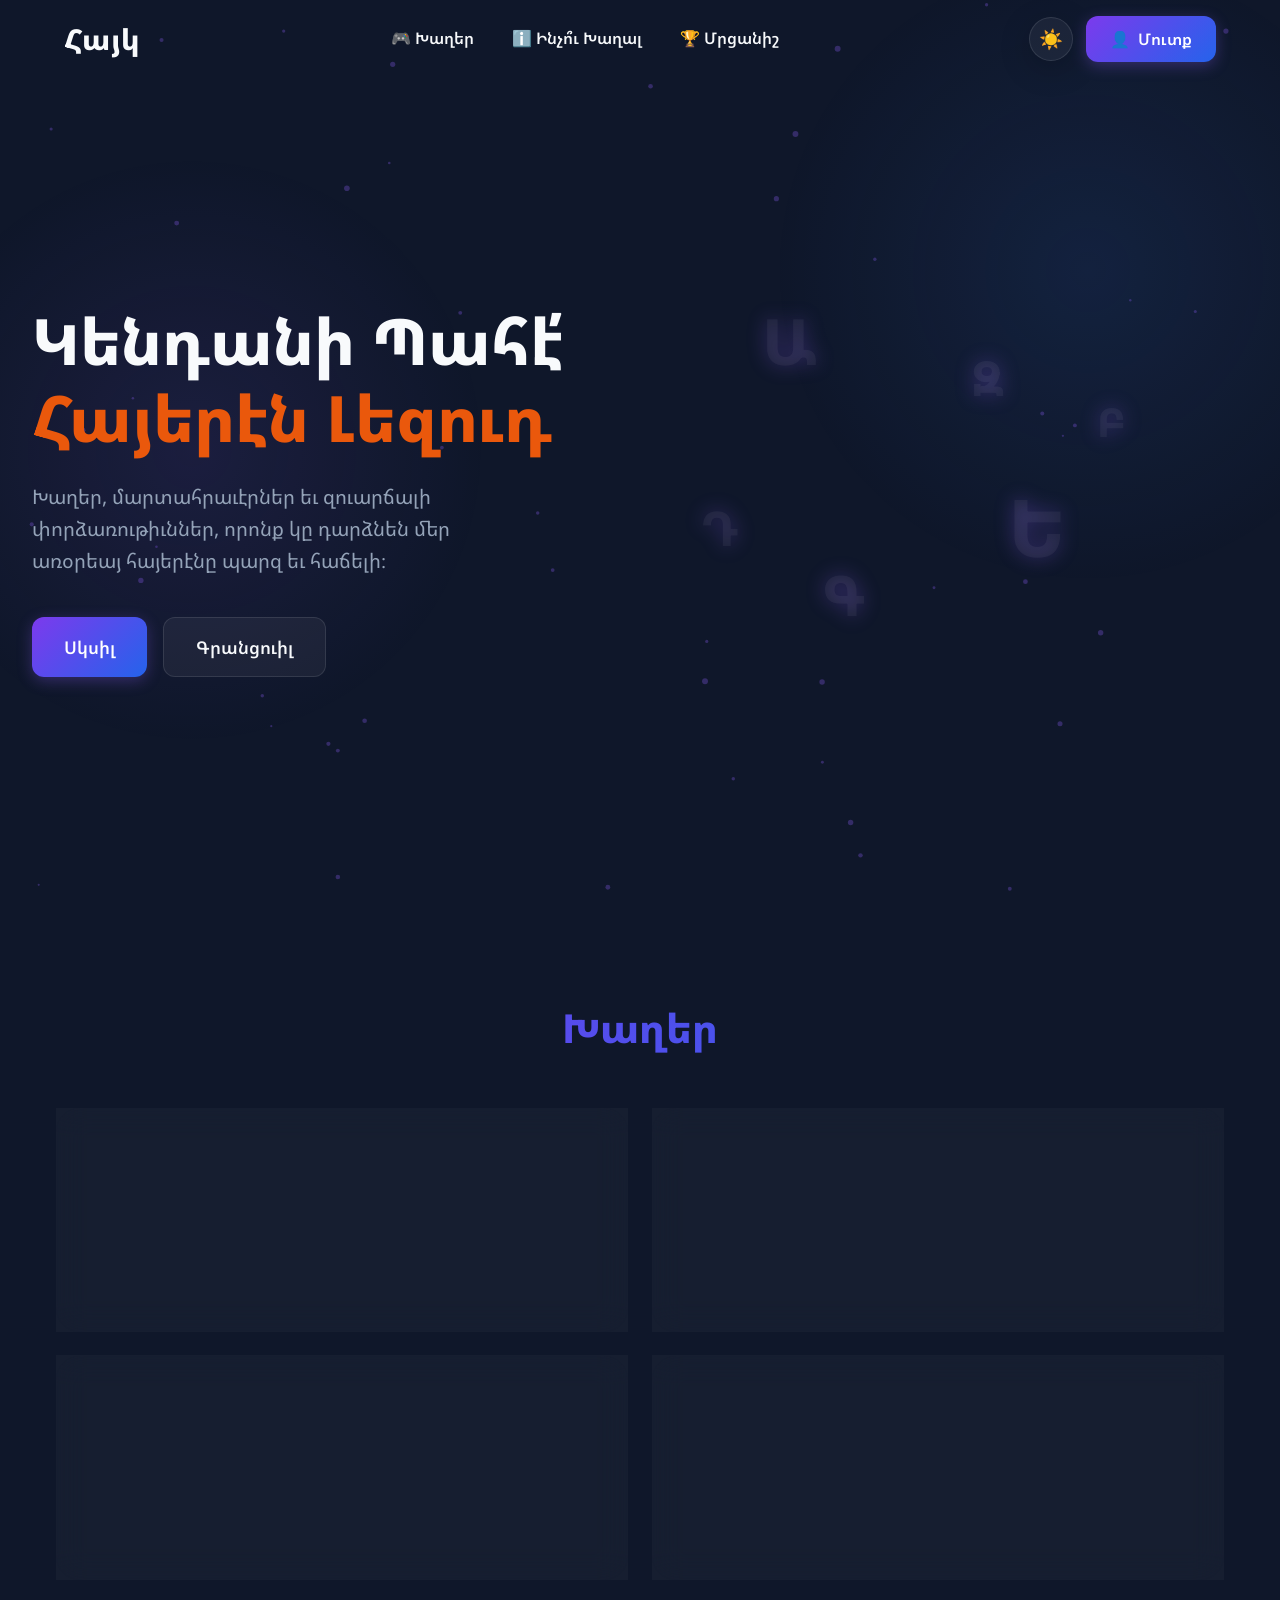
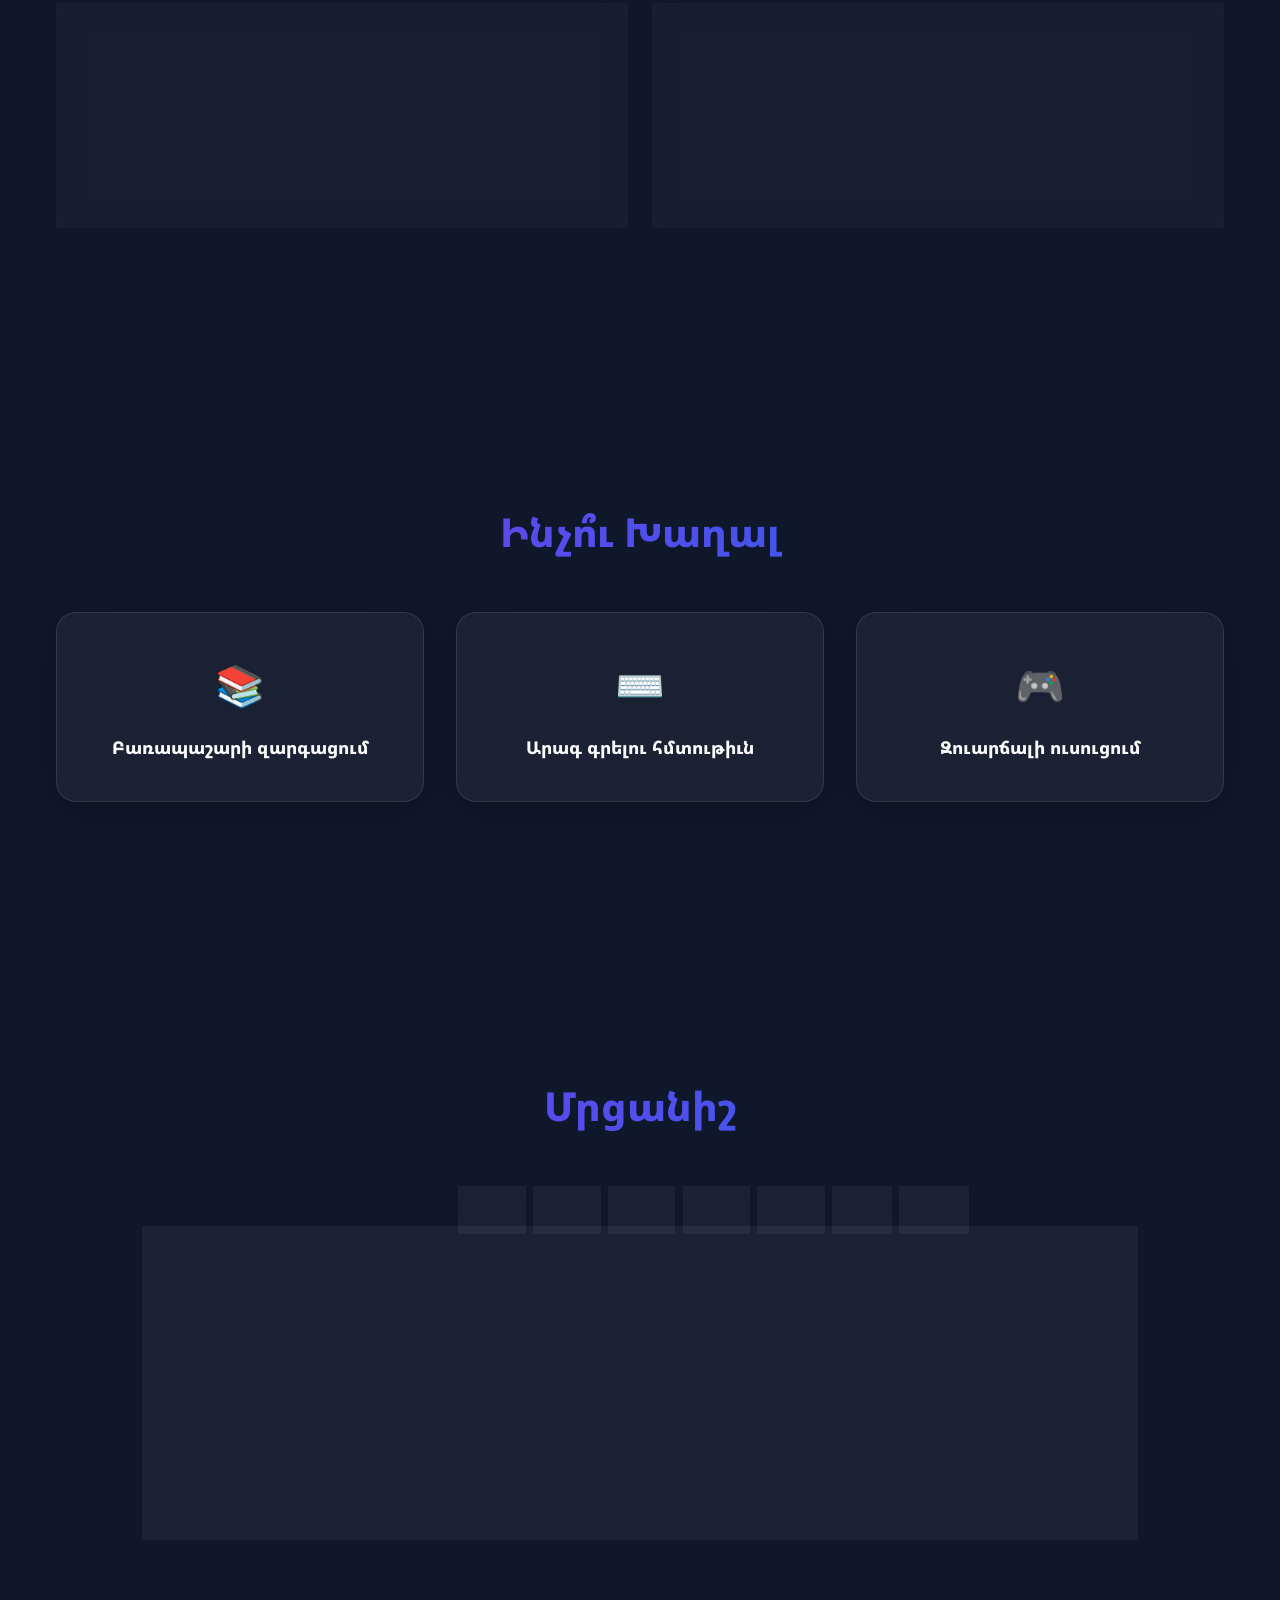
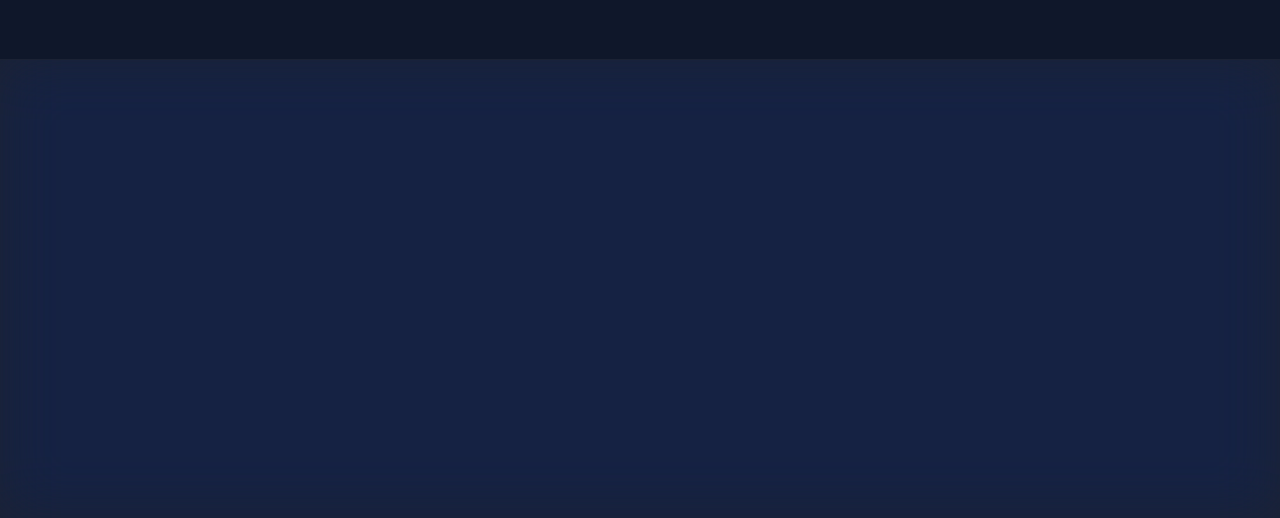
==== index.html @ 4fba4bf8 "Add files via upload" ====
<!DOCTYPE html>
<html lang="hy">

<head>
    <meta charset="UTF-8">
    <meta name="viewport" content="width=device-width, initial-scale=1.0, maximum-scale=1.0, user-scalable=no">
    <title>Հայկ</title>
    <meta name="description" lang="hy" content="Հայկ (Hayg)՝ արեւմտահայերէն խաղերու հարթակ։ Խաղա՛ հայերէն Wordle՝ Բառիկ, եւ բացայայտէ՛ բառախաղեր։">
    <meta name="description" lang="en" content="Hayg (Հայկ) is home to Western Armenian games, including Armenian Wordle (Բառիկ) and fun word games. Visit hayg.net and play in Armenian.">
    <!-- Fonts -->
    <link href="https://fonts.googleapis.com/css2?family=Noto+Sans+Armenian:wght@300;400;600;800&display=swap"
        rel="stylesheet">
    <link rel="stylesheet" href="css/style.css">
    <link rel="stylesheet" href="css/messaging.css">
    <!-- PWA -->
    <link rel="manifest" href="manifest.json">
    <meta name="theme-color" content="#8b5cf6">
    <meta name="apple-mobile-web-app-capable" content="yes">
    <meta name="apple-mobile-web-app-status-bar-style" content="black-translucent">
    <link rel="apple-touch-icon" href="pics/logo.png">
    <link rel="icon" type="image/svg+xml" href="pics/logo.svg">
    <!-- Supabase -->
    <script src="https://cdn.jsdelivr.net/npm/@supabase/supabase-js@2"></script>
    <script>
        // Failsafe: hide loader after 3 seconds if JS fails
        setTimeout(() => {
            const loader = document.getElementById('loader');
            if (loader && !loader.classList.contains('hidden')) {
                loader.classList.add('hidden');
                console.log('Loader hidden by failsafe');
            }
        }, 3000);
    </script>
</head>

<body class="dark-mode">
    <!-- Loading Overlay -->
    <div id="loader" class="loader-overlay">
        <div class="loader-spinner"></div>
    </div>

    <!-- Particles container -->
    <div id="particles-js"></div>

    <!-- Navbar -->
    <nav class="navbar">
        <div class="nav-container">
            <a href="#" class="logo">Հայկ</a>
            <div class="nav-links">
                <a href="#games" title="Խաղեր"><span class="nav-icon">🎮</span> <span class="nav-text">Խաղեր</span></a>
                <a href="#about" id="nav-dashboard-link" title="Մեր մասին"><span class="nav-icon">ℹ️</span> <span
                        class="nav-text">Ինչո՞ւ Խաղալ</span></a>
                <a href="#leaderboard" title="Մրցանիշ"><span class="nav-icon">🏆</span> <span
                        class="nav-text">Մրցանիշ</span></a>
            </div>
            <div class="nav-actions">
                <button id="dark-mode-toggle" class="icon-btn" aria-label="Toggle Dark Mode">☀️</button>
                <button id="auth-btn" class="btn-primary auth-btn-icon"><span class="auth-icon">👤</span> <span
                        class="auth-text">Մուտք</span></button>
                <button class="mobile-menu-btn" aria-label="Menu">☰</button>
            </div>
        </div>
    </nav>

    <!-- Hero Section -->
    <header id="hero" class="hero">
        <div class="hero-content">
            <h1 class="hero-title">Կենդանի Պահէ՛<br><span>Հայերէն Լեզուդ</span></h1>
            <p class="hero-subtitle">Խաղեր, մարտահրաւէրներ եւ զուարճալի փորձառութիւններ, որոնք կը դարձնեն մեր առօրեայ հայերէնը պարզ եւ հաճելի։</p>
            <div class="hero-buttons">
                <a href="#games" class="btn-primary large">Սկսիլ</a>
                <button id="hero-signup-btn" class="btn-secondary large">Գրանցուիլ</button>
            </div>
        </div>
        <div class="hero-visual">
            <div class="floating-letters">
                <span>Ա</span><span>Բ</span><span>Գ</span><span>Դ</span><span>Ե</span><span>Զ</span>
            </div>
        </div>
    </header>

    <!-- Games Section -->
    <section id="games" class="section games-section">
        <h2 class="section-title">Խաղեր</h2>
        <div class="playful-games-grid">
            
            
            
            <!-- Western Armenian spelling -->
            <div class="app-card spelling-card" id="spelling-game-card">
                <div class="app-card-icon">Գ</div>
                <div class="app-card-info">
                    <h3>Ճիշդ Գրէ՛</h3>
                    <p>Ընտրէ՛ ճիշդ տառը եւ զգո՛յշ եղիր․ ունիս միայն երեք կեանք։</p>
                    <div class="app-card-tags">
                        <span class="tag">Ուղղագրութիւն</span>
                        <span class="tag">Արագութիւն</span>
                    </div>
                </div>
                <a href="spelling-game.html" class="play-action-btn">
                    <span class="play-arrow">▶</span> <span class="btn-text">Խաղալ</span>
                </a>
            </div>
            <!-- Hangman -->
            <div class="app-card hangman-card" id="hangman-game-card">
                <div class="app-card-icon" aria-hidden="true">
                    <svg viewBox="0 0 64 64" fill="none">
                        <path d="M8 56h48M18 56V8h28v9M18 19h28M18 29l9-13" />
                        <circle cx="46" cy="23" r="5" />
                        <path d="M46 28v13m0-9-7 6m7-6 7 6m-7 3-6 9m6-9 6 9" />
                    </svg>
                </div>
                <div class="app-card-info">
                    <h3>Կախաղան</h3>
                    <p>Գուշակէ՛ գաղտնի բառը՝ տառ առ տառ։ Իւրաքանչիւր սխալ տառով կախաղանը կը գծուի:</p>
                    <div class="app-card-tags">
                        <span class="tag">Բառապաշար</span>
                        <span class="tag">Գուշակութիւն</span>
                    </div>
                </div>
                <a href="hangman.html" class="play-action-btn">
                    <span class="play-arrow">▶</span> <span class="btn-text">Խաղալ</span>
                </a>
            </div>
            <!-- Game Card 1: Wordle -->
            <div class="app-card wordle-card" id="wordle-game-card">
                <div class="app-card-icon">🔠</div>
                <div class="app-card-info">
                    <h3>Բառիկ</h3>
                    <p>Գուշակէ՛ 5-տառնոց գաղտնի բառը: Ունիս միայն 6 փորձ </p>
                    <div class="app-card-tags">
                        <span class="tag">Տրամաբանութիւն</span>
                        <span class="tag">Ամէնօրեայ</span>
                    </div>
                </div>
                <a href="wordle.html" class="play-action-btn">
                    <span class="play-arrow">▶</span> <span class="btn-text">Խաղալ</span>
                </a>
            </div>

            <!-- Game Card 2: Typing -->
            <div class="app-card typing-card" id="typing-game-card">
                <div class="app-card-icon">⚡</div>
                <div class="app-card-info">
                    <h3>Արագատիպ</h3>
                    <p>Որքա՞ն արագ կրնաս գրել: Փորձէ՛ քու մատներուդ արագութիւնը ժամանակին դէմ </p>
                    <div class="app-card-tags">
                        <span class="tag">Արագութիւն</span>
                        <span class="tag">Մրցակցութիւն</span>
                    </div>
                </div>
                <a href="typing-game.html" class="play-action-btn">
                    <span class="play-arrow">▶</span> <span class="btn-text">Խաղալ</span>
                </a>
            </div>

            <!-- Game Card 3: Space -->
            <div class="app-card space-card" id="ztype-game-card">
                <div class="app-card-icon">🚀</div>
                <div class="app-card-info">
                    <h3>Աստղային Մարտ</h3>
                    <p>Պաշտպանէ՛ մոլորակդ ինկող աստղաքարերէն՝ արագ եւ ճիշդ գրելով </p>
                    <div class="app-card-tags">
                        <span class="tag">Արկածային</span>
                        <span class="tag">Արագութիւն</span>
                    </div>
                </div>
                <a href="ztype-game.html" class="play-action-btn">
                    <span class="play-arrow">▶</span> <span class="btn-text">Խաղալ</span>
                </a>
            </div>

            <!-- Game Card 4: Unscramble -->
            <div class="app-card bee-card" id="spelling-bee-card">
                <div class="app-card-icon">🧩</div>
                <div class="app-card-info">
                    <h3>Տառախառն</h3>
                    <p>Վերադասաւորէ՛ տառերը եւ գտի՛ր պահուած բոլոր բառերը: Գտի՛ր գլխաւոր բառը </p>
                    <div class="app-card-tags">
                        <span class="tag">Բառապաշար</span>
                        <span class="tag">Հանգիստ</span>
                    </div>
                </div>
                <a href="spelling-bee.html" class="play-action-btn">
                    <span class="play-arrow">▶</span> <span class="btn-text">Խաղալ</span>
                </a>
            </div>
        </div>
        
    </section>
    

    <!-- Personal Dashboard (Shown when logged in) -->
    <section id="personal-dashboard" class="section personal-dashboard-section" style="display: none;">
        <h2 class="section-title">Արդիւնքներդ</h2>
        <div class="dashboard-grid playful-grid">

            <!-- Rank & XP Card -->
            <div class="dash-card xp-card playful-card glow-card">
                <div class="card-badge">🎯 Նպատակակէտ</div>
                <div class="rank-display">
                    <div class="rank-icon-wrapper" id="dash-rank-icon">🟤</div>
                    <div class="rank-info">
                        <h3 id="dash-rank-name">Պղինձ Գ</h3>
                        <div class="xp-value"><span id="dash-xp">0</span> <span class="xp-label">XP</span></div>
                    </div>
                </div>
                <div class="next-milestone playful-milestone" id="dash-milestone">
                    <div class="milestone-header">
                        <small id="dash-next-text">Յաջորդը՝ 1000 XP</small>
                    </div>
                    <div class="milestone-bar playful-bar">
                        <div class="milestone-fill candy-stripe" style="width: 0%;"></div>
                    </div>
                </div>
            </div>

            <!-- Streak Card -->
            <div class="dash-card streak-card playful-card bounce-hover">
                <div class="streak-header-playful">
                    <div class="fire-icon-large">🔥</div>
                    <div class="streak-details">
                        <h3>Օրական Շարք</h3>
                        <div class="streak-number-playful"><span id="dash-streak">0</span> Օր</div>
                    </div>
                </div>
                <div class="streak-calendar playful-calendar" id="dash-calendar">
                    <!-- Days will be generated by JS -->
                </div>
                <p class="dash-hint bubble-hint">Պահպանէ՛ շարքդ ամէն օր խաղալով:</p>
            </div>

        </div>
    </section>

    <!-- Why Play Section (Shown when logged out) -->
    <section id="about" class="section why-play-section">
        <h2 class="section-title">Ինչո՞ւ Խաղալ</h2>
        <div class="benefits-grid">
            <div class="benefit-card">
                <div class="b-icon">📚</div>
                <h4>Բառապաշարի զարգացում</h4>
            </div>
            <div class="benefit-card">
                <div class="b-icon">⌨️</div>
                <h4>Արագ գրելու հմտութիւն</h4>
            </div>
            <div class="benefit-card">
                <div class="b-icon">🎮</div>
                <h4>Զուարճալի ուսուցում</h4>
            </div>
        </div>
    </section>

    <!-- Leaderboard -->
    <section id="leaderboard" class="section leaderboard-section">
        <h2 class="section-title">Մրցանիշ</h2>

        <div class="leaderboard-filters">
            <button class="filter-btn active" data-game="total">Ընդհանուր</button>
            <button class="filter-btn" data-game="streak" title="Շարք">🔥</button>
            <button class="filter-btn" data-game="wordle" title="Բառիկ">🔠</button>
            <button class="filter-btn" data-game="bee" title="Տառախառն">🧩</button>
            <button class="filter-btn" data-game="typing" title="Արագատիպ">⚡</button>
            <button class="filter-btn" data-game="ztype" title="Աստղային Մարտ">🚀</button>
            <button class="filter-btn" data-game="spelling" title="Ճիշդ Գրէ՛">Գ</button>
            <button class="filter-btn" data-game="hangman" title="Կախաղան" aria-label="Կախաղան">
                <svg class="hangman-filter-icon" viewBox="0 0 64 64" fill="none" aria-hidden="true">
                    <path d="M8 56h48M18 56V8h28v9M18 19h28M18 29l9-13" />
                    <circle cx="46" cy="23" r="5" />
                    <path d="M46 28v13m0-9-7 6m7-6 7 6m-7 3-6 9m6-9 6 9" />
                </svg>
            </button>
        </div>
        <div id="leaderboard-score-filters" class="leaderboard-score-filters" hidden>
        </div>

        <div class="leaderboard-container glass-panel">
            <table class="leaderboard-table">
                <thead>
                    <tr>
                        <th>#</th>
                        <th>Անուն</th>
                        <th id="leaderboard-value-header" style="text-align: center;">XP</th>
                    </tr>
                </thead>
                <tbody id="leaderboard-body">
                    <!-- Dynamic rows will be inserted here -->
                    <tr>
                        <td colspan="3" style="text-align: center;">
                            <div class="dots-loader"><span></span><span></span><span></span></div>
                        </td>
                    </tr>
                </tbody>
            </table>
            <div class="leaderboard-footer" style="gap: 1rem;">
                <button id="show-all-leaderboard" class="btn-secondary small">Տեսնել աւելին</button>
                <button id="collapse-leaderboard" class="btn-secondary small" style="display: none;"
                    title="Փակել">🔼</button>
            </div>
        </div>
    </section>

    <!-- Footer -->
    <footer>
        <div class="footer-content">
            <div class="footer-brand">
                <div class="footer-logo">Հայկ |</div>
                <img src="pics/լոկո.png" alt="Հայկ լոգո" class="footer-logo-image">
            </div>
            <p>
                Ս.Պ.Միութեան «Ա. Մանուկեան» մասնաճիւղի <strong>ԳՐԱԿԱՆ ՅԱՆՁՆԱԽՈՒՄԲ</strong>
            </p>
            <div class="social-links">
                <a href="https://www.instagram.com/arf_sbm/">IG</a>
                <a href="https://www.facebook.com/profile.php?id=100078389700639">FB</a>
            </div>
            <div class="copyright"><a href="privacy-policy.html" style="color: inherit;text-decoration: none;">© 2026 Հայկ. Բոլոր իրաւունքները պաշտպանուած են։</a></div>
        </div>
    </footer>

    <!-- Auth Modal -->
    <div id="auth-modal" class="modal">
        <div class="modal-content glass-panel">
            <button class="close-modal" aria-label="Close Modal">&times;</button>
            <div class="auth-tabs">
                <button class="auth-tab active" data-tab="login">Մուտք</button>
                <button class="auth-tab" data-tab="signup">Գրանցուիլ</button>
            </div>

            <!-- Login Form -->
            <form id="login-form" class="auth-form active">
                <div class="form-group">
                    <label for="login-email">Ել-նամակ</label>
                    <input type="email" id="login-email" required>
                </div>
                <div class="form-group">
                    <label for="login-password">Գաղտնաբառ</label>
                    <input type="password" id="login-password" required>
                </div>
                <button type="submit" class="btn-primary w-100">Մուտք</button>
                
                <div class="auth-divider"><span>կամ</span></div>
                
                <button type="button" class="btn-google w-100" id="google-login-btn">
                    <img src="https://www.google.com/favicon.ico" alt="Google"> Շարունակել Google-ով
                </button>
                
                <div class="form-error" id="login-error"></div>
            </form>

            <!-- Signup Form -->
            <form id="signup-form" class="auth-form">
                <div class="form-group">
                    <label for="signup-name">Անուն</label>
                    <input type="text" id="signup-name" required pattern="^[ \u0530-\u058F]+$"
                        title="Խնդրեմ գրեցէ՛ք միայն հայերէն տառերով">
                </div>
                <div class="form-group">
                    <label for="signup-email">Ել-նամակ</label>
                    <input type="email" id="signup-email" required>
                </div>
                <div class="form-group">
                    <label for="signup-password">Գաղտնաբառ (նուազագոյնը 6 գիր)</label>
                    <input type="password" id="signup-password" required minlength="6">
                </div>
                <button type="submit" class="btn-primary w-100">Գրանցուիլ</button>
                
                <div class="auth-divider"><span>կամ</span></div>
                
                <button type="button" class="btn-google w-100" id="google-signup-btn">
                    <img src="https://www.google.com/favicon.ico" alt="Google"> Շարունակել Google-ով
                </button>
                
                <div class="form-error" id="signup-error"></div>
            </form>

            <!-- Verification Form (Hidden by default) -->
            <div id="verify-section" class="auth-form">
                <h3 style="margin-bottom: 1rem; text-align: center;">Հաստատել ել-նամակը</h3>
                <p style="font-size: 0.9rem; color: var(--text-muted); margin-bottom: 1.5rem; text-align: center;">
                    Մենք ձեր հաստատման թիւը ղրկեցինք ձեր ել-նամակին:
                </p>
                <div class="form-group">
                    <label for="verify-code">Հաստատման թիւ</label>
                    <input type="text" id="verify-code" placeholder="12345678" maxlength="8"
                        style="text-align: center; letter-spacing: 5px; font-size: 1.2rem;" required>
                </div>
                <button id="verify-btn" class="btn-primary w-100">Հաստատել</button>
                <div class="form-error" id="verify-error"></div>
                <button id="back-to-signup"
                    style="background: none; border: none; color: var(--primary); margin-top: 1rem; cursor: pointer; width: 100%; font-weight: 600;">Յետ
                    դէպի գրանցում</button>
            </div>
        </div>
    </div>

    <!-- Name Prompt Modal (For Google users/Missing Armenian name) - NON-SKIPPABLE -->
    <div id="name-prompt-modal" class="modal" data-noskip="true">
        <div class="modal-content glass-panel" style="max-width: 450px;">
            <h2 style="text-align: center; margin-bottom: 1rem;">Բարի եկաք</h2>
            <p style="text-align: center; margin-bottom: 2rem; color: var(--text-muted);">Խնդրեմ գրեցէ՛ք ձեր անունը <strong>հայերէն տառերով</strong> շարունակելու համար:</p>
            
            <form id="name-prompt-form">
                <div class="form-group">
                    <label for="prompt-full-name">Ձեր Անունը</label>
                    <input type="text" id="prompt-full-name" required placeholder="Անուն" pattern="^[ \u0530-\u058F]+$" title="Խնդրեմ գրեցէ՛ք միայն հայերէն տառերով">
                </div>
                <button type="submit" class="btn-primary w-100" style="padding: 1rem;">Հաստատել</button>
            </form>
        </div>
    </div>

    <!-- Toast Notification Container -->
    <div id="toast-container"></div>

    <script src="js/api.js"></script>
    <script src="js/app.js"></script>
    <script src="js/messaging.js"></script>
</body>

</html>
---- css/style.css ----
/* css/style.css */
@import 'shared.css';
@import url('https://fonts.googleapis.com/css2?family=Noto+Sans+Armenian:wght@300;400;600;800&family=Outfit:wght@400;600;700;800&display=swap');

:root {
    /* Light Mode (Default variables if not dark mode) */
    --bg-darker: #f8fafc;
    --text-light: #0f172a;
    --text-muted: #475569;
    --primary: #7c3aed;
    --secondary: #2563eb;
    --accent: #ea580c;

    --glass-bg: rgba(255, 255, 255, 0.5);
    --glass-border: rgba(255, 255, 255, 0.7);
    --glass-shadow: 0 8px 32px 0 rgba(31, 38, 135, 0.1);

    --font-main: 'Noto Sans Armenian', 'Outfit', sans-serif;
}

body.dark-mode {
    /* Dark Mode variables */
    --bg-darker: #0f172a;
    --text-light: #f8fafc;
    --text-muted: #94a3b8;
    --accent: #ea580c;

    --glass-bg: rgba(255, 255, 255, 0.05);
    --glass-border: rgba(255, 255, 255, 0.1);
    --glass-shadow: 0 8px 32px 0 rgba(0, 0, 0, 0.2);
}

*, *::before, *::after, html, body {
    margin: 0;
    padding: 0;
    box-sizing: border-box;
    -webkit-tap-highlight-color: transparent;
    -webkit-touch-callout: none !important;
    -webkit-user-select: none !important;
    -moz-user-select: none !important;
    -ms-user-select: none !important;
    user-select: none !important;
}

input, textarea {
    -webkit-user-select: text !important;
    -moz-user-select: text !important;
    -ms-user-select: text !important;
    user-select: text !important;
}

html {
    scroll-behavior: smooth;
}

body {
    font-family: var(--font-main);
    background-color: var(--bg-darker);
    color: var(--text-light);
    line-height: 1.6;
    overflow-x: hidden;
    transition: background-color 0.3s ease, color 0.3s ease;
}

/* Background effects */
body::before {
    content: '';
    position: fixed;
    top: 0;
    left: 0;
    width: 100%;
    height: 100%;
    background: radial-gradient(circle at 15% 50%, rgba(139, 92, 246, 0.15), transparent 30%),
        radial-gradient(circle at 85% 30%, rgba(59, 130, 246, 0.15), transparent 30%);
    z-index: -2;
    pointer-events: none;
}

body.dark-mode::before {
    background: radial-gradient(circle at 15% 50%, rgba(139, 92, 246, 0.1), transparent 25%),
        radial-gradient(circle at 85% 30%, rgba(59, 130, 246, 0.1), transparent 25%);
}

/* Particles Canvas */
#particles-canvas {
    position: fixed;
    top: 0;
    left: 0;
    width: 100%;
    height: 100%;
    z-index: -1;
    pointer-events: none;
}

/* Loading Animation */
.loader-overlay {
    position: fixed;
    top: 0;
    left: 0;
    width: 100%;
    height: 100%;
    background: var(--bg-darker);
    display: flex;
    justify-content: center;
    align-items: center;
    z-index: 9999;
    transition: opacity 0.5s ease;
}

.loader-spinner {
    width: 50px;
    height: 50px;
    border: 5px solid rgba(139, 92, 246, 0.3);
    border-top-color: var(--primary);
    border-radius: 50%;
    animation: spin 1s linear infinite;
}

@keyframes spin {
    to {
        transform: rotate(360deg);
    }
}

.loader-overlay.hidden {
    opacity: 0;
    pointer-events: none;
}

/* Utilities */
.glass-panel {
    background: var(--glass-bg);
    backdrop-filter: blur(12px);
    -webkit-backdrop-filter: blur(12px);
    border: 1px solid var(--glass-border);
    border-radius: 20px;
    box-shadow: var(--glass-shadow);
}

.privacy-policy-page {
    min-height: 100vh;
    display: flex;
    justify-content: center;
    align-items: flex-start;
    padding: 6rem 1.25rem 3rem;
}

.privacy-policy {
    width: min(920px, 100%);
    padding: 2.5rem clamp(1.25rem, 3vw, 2.5rem);
    border-radius: 24px;
}

.privacy-page-header {
    display: flex;
    justify-content: space-between;
    align-items: center;
    gap: 1rem;
    margin-bottom: 1.25rem;
}

.privacy-back-link {
    display: inline-flex;
    align-items: center;
    gap: 0.4rem;
    color: var(--text-light);
    text-decoration: none;
    font-weight: 700;
    transition: color 0.3s ease, transform 0.3s ease;
}

.privacy-back-link:hover {
    color: var(--primary);
    transform: translateX(-2px);
}

.icon-btn {
    border: 1px solid var(--glass-border);
    background: var(--glass-bg);
    color: var(--text-light);
    border-radius: 999px;
    width: 44px;
    height: 44px;
    display: inline-flex;
    align-items: center;
    justify-content: center;
    cursor: pointer;
    box-shadow: var(--glass-shadow);
    transition: transform 0.2s ease, background 0.3s ease;
}

.icon-btn:hover {
    transform: translateY(-1px);
}

.privacy-policy h1 {
    font-size: clamp(1.7rem, 3vw, 2.35rem);
    margin-bottom: 0.75rem;
    background: linear-gradient(135deg, var(--primary), var(--secondary));
    -webkit-background-clip: text;
    -webkit-text-fill-color: transparent;
    line-height: 1.25;
}

.privacy-policy h2 {
    font-size: 1.2rem;
    margin: 1.4rem 0 0.8rem;
    color: var(--text-light);
    padding-bottom: 0.35rem;
    border-bottom: 1px solid rgba(255, 255, 255, 0.25);
}

.privacy-meta {
    margin-bottom: 1.25rem;
    color: var(--text-muted);
    font-weight: 600;
}

.privacy-policy p,
.privacy-policy li {
    color: var(--text-muted);
    margin-bottom: 0.8rem;
}

.privacy-policy ul {
    padding-left: 1.2rem;
    margin-bottom: 0.8rem;
}

.privacy-policy li {
    margin-bottom: 0.45rem;
}

.privacy-policy strong {
    color: var(--text-light);
}

.w-100 {
    width: 100%;
}

/* Typography */
h1,
h2,
h3,
h4 {
    font-weight: 800;
}

.section-title {
    text-align: center;
    font-size: 2.5rem;
    margin-bottom: 3rem;
    background: linear-gradient(to right, var(--primary), var(--secondary));
    -webkit-background-clip: text;
    -webkit-text-fill-color: transparent;
}

/* Buttons */
button,
.btn-primary,
.btn-secondary {
    font-family: var(--font-main);
    cursor: pointer;
    border: none;
    border-radius: 12px;
    padding: 0.75rem 1.5rem;
    font-size: 1rem;
    font-weight: 600;
    transition: all 0.3s ease;
    text-decoration: none;
    display: inline-block;
    text-align: center;
}

.btn-primary {
    background: linear-gradient(135deg, var(--primary), var(--secondary));
    color: white;
    box-shadow: 0 4px 15px rgba(139, 92, 246, 0.3);
}

.btn-primary:hover,
.btn-primary:focus {
    transform: translateY(-2px);
    box-shadow: 0 6px 20px rgba(139, 92, 246, 0.5);
    outline: none;
}

.btn-secondary {
    background: var(--glass-bg);
    color: var(--text-light);
    border: 1px solid var(--glass-border);
}

.btn-secondary:hover,
.btn-secondary:focus {
    background: rgba(139, 92, 246, 0.1);
    outline: none;
}

.btn-primary.large,
.btn-secondary.large {
    padding: 1rem 2rem;
    font-size: 1.1rem;
}

/* Navbar */
.navbar {
    position: fixed;
    top: 0;
    width: 100%;
    z-index: 1000;
    transition: padding 0.3s ease, border-color 0.3s ease, box-shadow 0.3s ease;
    padding: 1rem 0;
    background: transparent;
    border-bottom: 1px solid transparent;
}

.navbar::before {
    content: '';
    position: absolute;
    top: 0;
    left: 0;
    width: 100%;
    height: 100%;
    background: var(--glass-bg);
    backdrop-filter: blur(16px);
    -webkit-backdrop-filter: blur(16px);
    z-index: -1;
    opacity: 0;
    transition: opacity 0.3s ease;
    pointer-events: none;
}

.navbar.scrolled {
    border-bottom: 1px solid var(--glass-border);
    box-shadow: var(--glass-shadow);
}

.navbar.scrolled::before {
    opacity: 1;
}

.nav-container {
    max-width: 1200px;
    margin: 0 auto;
    padding: 0 1.5rem;
    display: flex;
    justify-content: space-between;
    align-items: center;
}

.logo {
    font-size: 1.8rem;
    font-weight: 800;
    color: var(--text-light);
    text-decoration: none;
    letter-spacing: 1px;
}

.nav-links {
    display: flex;
    align-items: center;
}

.nav-links a {
    color: var(--text-light);
    text-decoration: none;
    margin: 0 1.2rem;
    font-weight: 600;
    transition: color 0.3s;
}

@media (hover: hover) {
    .nav-links a:hover {
        color: var(--primary);
    }
}

.nav-links a.active {
    color: var(--primary);
}

.nav-links a:focus {
    outline: none;
}

.nav-actions {
    display: flex;
    align-items: center;
    gap: 0.8rem;
}

.welcome-text {
    font-weight: 600;
    color: var(--text-light);
    margin-right: 0.5rem;
    display: none;
}

.icon-btn {
    background: var(--glass-bg);
    border: 1px solid var(--glass-border);
    color: var(--text-light);
    width: 44px;
    height: 44px;
    padding: 0;
    display: flex;
    justify-content: center;
    align-items: center;
    font-size: 1.2rem;
    line-height: 1;
    border-radius: 50%;
    box-shadow: var(--glass-shadow);
    box-sizing: border-box;
}

.icon-btn:hover,
.icon-btn:focus {
    transform: scale(1.1);
    outline: none;
}

.auth-btn-icon {
    display: flex;
    align-items: center;
    gap: 0.5rem;
}

.nav-icon,
.auth-icon {
    font-style: normal;
}

.mobile-menu-btn {
    display: none;
    font-size: 1.5rem;
    cursor: pointer;
    background: transparent;
    color: var(--text-light);
    border: none;
    padding: 0 0.5rem;
}

/* --- Personal Dashboard Additions --- */
.playful-grid {
    display: grid;
    grid-template-columns: repeat(auto-fit, minmax(280px, 1fr));
    gap: 4rem;
    margin-bottom: 4rem;
}

.playful-card {
    background: rgba(255, 255, 255, 0.03);
    backdrop-filter: blur(15px);
    border: 1px solid rgba(255, 255, 255, 0.1);
    border-radius: 24px;
    position: relative;
    overflow: hidden;
    padding: 2rem;
    display: flex;
    flex-direction: column;
    justify-content: center;
    transition: transform 0.3s cubic-bezier(0.175, 0.885, 0.32, 1.275), box-shadow 0.3s ease;
}

.playful-card:hover {
    transform: translateY(-5px);
}

.glow-card:hover {
    box-shadow: 0 15px 30px rgba(139, 92, 246, 0.2);
    border-color: rgba(139, 92, 246, 0.3);
}

.bounce-hover:hover {
    box-shadow: 0 15px 30px rgba(239, 68, 68, 0.2);
    border-color: rgba(239, 68, 68, 0.3);
}

.card-badge {
    position: absolute;
    top: 15px;
    right: 15px;
    background: rgba(139, 92, 246, 0.2);
    color: #e2e8f0;
    padding: 4px 12px;
    border-radius: 20px;
    font-size: 0.75rem;
    font-weight: 700;
    letter-spacing: 0.5px;
}

.rank-display {
    display: flex;
    align-items: center;
    gap: 1.5rem;
    margin: 1.5rem 0;
    text-align: left;
}

.rank-icon-wrapper {
    font-size: 3.5rem;
    width: 80px;
    height: 80px;
    display: flex;
    align-items: center;
    justify-content: center;
    background: rgba(255, 255, 255, 0.05);
    border: 1px solid rgba(255, 255, 255, 0.1);
    border-radius: 20px;
    box-shadow: inset 0 0 20px rgba(255, 255, 255, 0.05);
    animation: float 3s ease-in-out infinite;
}

@keyframes float {

    0%,
    100% {
        transform: translateY(0);
    }

    50% {
        transform: translateY(-10px);
    }
}

.rank-info h3 {
    margin: 0;
    font-size: 1.5rem;
    color: var(--text-light);
    margin-bottom: 5px;
}

.xp-value {
    margin: 0;
    font-size: 2.2rem;
    line-height: 1;
    font-weight: 800;
    color: var(--primary);
    text-shadow: 0 0 20px rgba(139, 92, 246, 0.4);
}

.xp-label {
    font-size: 1rem;
    opacity: 0.7;
    font-weight: 600;
}

.playful-milestone {
    background: rgba(255, 255, 255, 0.03);
    border: 1px solid rgba(255, 255, 255, 0.05);
    padding: 1.2rem;
    border-radius: 16px;
    text-align: left;
    margin-top: auto;
}

.milestone-header {
    display: flex;
    justify-content: space-between;
    align-items: center;
    margin-bottom: 8px;
    font-weight: 600;
}

.progress-text {
    color: var(--text-light);
    font-size: 0.85rem;
}

.playful-bar {
    height: 12px;
    border-radius: 6px;
    background: rgba(255, 255, 255, 0.05);
    box-shadow: inset 0 2px 4px rgba(0, 0, 0, 0.2);
    overflow: hidden;
}

.candy-stripe {
    height: 100%;
    border-radius: 6px;
    background-image: linear-gradient(45deg,
            rgba(255, 255, 255, 0.15) 25%,
            transparent 25%,
            transparent 50%,
            rgba(255, 255, 255, 0.15) 50%,
            rgba(255, 255, 255, 0.15) 75%,
            transparent 75%,
            transparent);
    background-size: 20px 20px;
    animation: stripe-move 1s linear infinite;
    transition: width 1s ease-out, background-color 0.5s ease;
}

@keyframes stripe-move {
    0% {
        background-position: 0 0, 0 0;
    }

    100% {
        background-position: 20px 0, 0 0;
    }
}

.streak-header-playful {
    display: flex;
    align-items: center;
    gap: 1.5rem;
    margin-bottom: 2rem;
    text-align: left;
}

.fire-icon-large {
    font-size: 4rem;
    animation: fire-flicker 2s infinite alternate;
}

@keyframes fire-flicker {
    0% {
        transform: scale(1) rotate(-5deg);
        filter: drop-shadow(0 0 10px rgba(239, 68, 68, 0.5));
    }

    100% {
        transform: scale(1.1) rotate(5deg);
        filter: drop-shadow(0 0 20px rgba(239, 68, 68, 0.8));
    }
}

.streak-details h3 {
    margin: 0;
    color: var(--text-muted);
    font-size: 1rem;
    text-transform: uppercase;
    letter-spacing: 1px;
}

.streak-number-playful {
    font-size: 1.2rem;
    font-weight: 800;
    color: hsl(0, 80%, 60%);
    line-height: 1;
    text-shadow: 0 0 15px rgba(239, 68, 68, 0.3);
}

.streak-number-playful span {
    font-size: 3rem;
}

.streak-alert {
    animation: alert-pulse 2s infinite ease-in-out;
    border: 1px solid rgba(239, 68, 68, 0.5);
}

@keyframes alert-pulse {
    0% {
        box-shadow: 0 0 0 0 rgba(239, 68, 68, 0.4);
    }

    70% {
        box-shadow: 0 0 0 15px rgba(239, 68, 68, 0);
    }

    100% {
        box-shadow: 0 0 0 0 rgba(239, 68, 68, 0);
    }
}

.playful-calendar {
    display: flex;
    justify-content: space-between;
    gap: 8px;
    background: transparent;
    padding: 0;
    margin-bottom: 1.5rem;
}

.playful-calendar .cal-day {
    width: 35px;
    height: 35px;
    display: flex;
    align-items: center;
    justify-content: center;
    border-radius: 12px;
    font-weight: 800;
    font-size: 0.8rem;
    color: var(--text-muted);
    border: 2px solid rgba(255, 255, 255, 0.05);
    background: rgba(255, 255, 255, 0.05);
    transition: all 0.3s ease;
}

.playful-calendar .cal-day.active {
    background: linear-gradient(135deg, #f59e0b, #ea580c);
    color: white;
    border-color: transparent;
    transform: scale(1.1);
    box-shadow: 0 0 10px rgba(234, 88, 12, 0.4);
}

.playful-calendar .cal-day.stale {
    background: linear-gradient(135deg, #ef4444, #991b1b);
    color: white;
    border-color: transparent;
    transform: scale(1.05);
    box-shadow: 0 0 8px rgba(239, 68, 68, 0.3);
}

/* Removed Rank Up Achievement Animation to index.css */

/* --- Why Play Section --- */
/* Hero Section */
.hero {
    min-height: 100vh;
    display: flex;
    align-items: center;
    max-width: 1400px;
    margin: 0 auto;
    padding: 0 2rem;
    padding-top: 5rem;
}

.hero-content {
    flex: 1;
    z-index: 2;
}

.hero-title {
    font-size: 4rem;
    line-height: 1.2;
    margin-bottom: 1.5rem;
}

.hero-title span {
    color: var(--accent);
}

.hero-subtitle {
    font-size: 1.25rem;
    color: var(--text-muted);
    margin-bottom: 2.5rem;
    max-width: 500px;
}

.hero-buttons {
    display: flex;
    gap: 1rem;
}

.hero-visual {
    flex: 1;
    position: relative;
    height: 500px;
    display: flex;
    justify-content: center;
    align-items: center;
}

/* Floating Letters Animation */
.floating-letters {
    position: relative;
    width: 100%;
    height: 100%;
}

.floating-letters span {
    position: absolute;
    font-size: 3rem;
    font-weight: 800;
    color: rgba(139, 92, 246, 0.15);
    animation: float 6s infinite ease-in-out;
    user-select: none;
}

body.dark-mode .floating-letters span {
    color: rgba(255, 255, 255, 0.05);
    text-shadow: 0 0 20px rgba(139, 92, 246, 0.3);
}

.floating-letters span:nth-child(1) {
    top: 10%;
    left: 20%;
    animation-delay: 0s;
    font-size: 4rem;
    color: rgba(139, 92, 246, 0.2);
}

.floating-letters span:nth-child(2) {
    top: 30%;
    right: 20%;
    animation-delay: 1s;
    font-size: 2.5rem;
    color: rgba(59, 130, 246, 0.2);
}

.floating-letters span:nth-child(3) {
    bottom: 20%;
    left: 30%;
    animation-delay: 2s;
    font-size: 3.5rem;
    color: rgba(249, 115, 22, 0.2);
}

.floating-letters span:nth-child(4) {
    top: 50%;
    left: 10%;
    animation-delay: 3s;
    color: rgba(139, 92, 246, 0.2);
}

.floating-letters span:nth-child(5) {
    bottom: 30%;
    right: 30%;
    animation-delay: 4s;
    font-size: 5rem;
    color: rgba(59, 130, 246, 0.2);
}

.floating-letters span:nth-child(6) {
    top: 20%;
    right: 40%;
    animation-delay: 5s;
    color: rgba(249, 115, 22, 0.2);
}

@keyframes float {

    0%,
    100% {
        transform: translateY(0) rotate(0deg);
    }

    50% {
        transform: translateY(-20px) rotate(10deg);
    }
}

/* Sections */
.section {
    padding: 6rem 1rem;
    max-width: 1200px;
    margin: 0 auto 5rem auto;
}

/* --- New Playful App Cards --- */
.playful-games-grid {
    display: grid;
    gap: 1.5rem;
    grid-template-columns: 1fr;
}

@media (min-width: 900px) {
    .playful-games-grid {
        grid-template-columns: repeat(2, 1fr);
    }
}

.app-card {
    display: flex;
    flex-direction: column;
    background: rgba(255, 255, 255, 0.03);
    backdrop-filter: blur(15px);
    border: 1px solid rgba(255, 255, 255, 0.1);
    border-radius: 24px;
    padding: 1.5rem;
    transition: all 0.3s cubic-bezier(0.175, 0.885, 0.32, 1.275);
    position: relative;
    overflow: hidden;
    text-align: left;
}

@media (min-width: 600px) {
    .app-card {
        flex-direction: row;
        align-items: center;
        padding: 2rem;
    }
}

.app-card:hover {
    transform: translateY(-5px) scale(1.02);
    background: rgba(255, 255, 255, 0.05);
}

.app-card-icon {
    font-size: 3.5rem;
    width: 80px;
    height: 80px;
    display: flex;
    align-items: center;
    justify-content: center;
    background: rgba(255, 255, 255, 0.05);
    border-radius: 20px;
    margin-bottom: 1.5rem;
    flex-shrink: 0;
    box-shadow: inset 0 0 15px rgba(255, 255, 255, 0.05);
    transition: transform 0.3s ease;
}

@media (min-width: 600px) {
    .app-card-icon {
        margin-bottom: 0;
        margin-right: 1.5rem;
    }
}

.app-card:hover .app-card-icon {
    transform: scale(1.1) rotate(5deg);
}

.app-card-info {
    flex-grow: 1;
}

.app-card-info h3 {
    font-size: 1.5rem;
    font-weight: 800;
    margin-bottom: 0.5rem;
    color: var(--text-light);
}

.app-card-info p {
    font-size: 0.95rem;
    color: var(--text-muted);
    margin-bottom: 1rem;
    line-height: 1.5;
}

.app-card-tags {
    display: flex;
    gap: 0.5rem;
    flex-wrap: wrap;
    margin-bottom: 1.5rem;
}

@media (min-width: 600px) {
    .app-card-tags {
        margin-bottom: 0;
    }
}

.app-card-tags .tag {
    background: rgba(255, 255, 255, 0.08);
    color: var(--text-light);
    font-size: 0.75rem;
    padding: 4px 10px;
    border-radius: 12px;
    font-weight: 600;
}

.play-action-btn {
    background: var(--primary);
    color: white;
    border: none;
    border-radius: 16px;
    padding: 1rem 1.5rem;
    font-size: 1rem;
    font-weight: 700;
    cursor: pointer;
    display: flex;
    align-items: center;
    justify-content: center;
    gap: 0.5rem;
    transition: all 0.3s ease;
    width: 100%;
    text-decoration: none;
}

@media (min-width: 600px) {
    .play-action-btn {
        width: auto;
        margin-left: 1.5rem;
        flex-shrink: 0;
        padding: 0.8rem 1.5rem;
    }
}

.play-action-btn:hover {
    background: var(--secondary);
    transform: scale(1.05);
    box-shadow: 0 10px 20px rgba(59, 130, 246, 0.3);
}

.play-arrow {
    font-size: 1.2rem;
}

/* Theme specific accents */
/* Wordle (Green) */
.wordle-card {
    border-color: rgba(16, 185, 129, 0.3);
}

.wordle-card .app-card-icon {
    color: #10b981;
    background: rgba(16, 185, 129, 0.1);
}

.wordle-card .play-action-btn {
    background: #10b981;
    box-shadow: 0 4px 12px rgba(16, 185, 129, 0.2);
}

.wordle-card .play-action-btn:hover {
    background: #059669;
    box-shadow: 0 8px 20px rgba(16, 185, 129, 0.4);
}

.wordle-card:hover {
    border-color: #10b981;
    box-shadow: 0 15px 35px rgba(16, 185, 129, 0.15);
}

/* Typing (Red) */
.typing-card {
    border-color: rgba(239, 68, 68, 0.3);
}

.typing-card .app-card-icon {
    color: #ef4444;
    background: rgba(239, 68, 68, 0.1);
}

.typing-card .play-action-btn {
    background: #ef4444;
    box-shadow: 0 4px 12px rgba(239, 68, 68, 0.2);
}

.typing-card .play-action-btn:hover {
    background: #dc2626;
    box-shadow: 0 8px 20px rgba(239, 68, 68, 0.4);
}

.typing-card:hover {
    border-color: #ef4444;
    box-shadow: 0 15px 35px rgba(239, 68, 68, 0.15);
}

/* Space (Blue) */
.space-card {
    border-color: rgba(59, 130, 246, 0.3);
}

.space-card .app-card-icon {
    color: #3b82f6;
    background: rgba(59, 130, 246, 0.1);
}

.space-card .play-action-btn {
    background: #3b82f6;
    box-shadow: 0 4px 12px rgba(59, 130, 246, 0.2);
}

.space-card .play-action-btn:hover {
    background: #2563eb;
    box-shadow: 0 8px 20px rgba(59, 130, 246, 0.4);
}

.space-card:hover {
    border-color: #3b82f6;
    box-shadow: 0 15px 35px rgba(59, 130, 246, 0.15);
}

/* Bee (Yellow) */
.bee-card {
    border-color: rgba(245, 158, 11, 0.3);
}

.bee-card .app-card-icon {
    color: #f59e0b;
    background: rgba(245, 158, 11, 0.1);
}

.bee-card .play-action-btn {
    background: #f59e0b;
    box-shadow: 0 4px 12px rgba(245, 158, 11, 0.2);
}

.bee-card .play-action-btn:hover {
    background: #d97706;
    box-shadow: 0 8px 20px rgba(245, 158, 11, 0.4);
}

.bee-card:hover {
    border-color: #f59e0b;
    box-shadow: 0 15px 35px rgba(245, 158, 11, 0.15);
}

.spelling-card {
    border-color: rgba(236, 72, 153, 0.3);
}

.spelling-card .app-card-icon {
    color: #ec4899;
    background: rgba(236, 72, 153, 0.1);
}

.spelling-card .play-action-btn {
    background: #ec4899;
    box-shadow: 0 4px 12px rgba(236, 72, 153, 0.2);
}

.spelling-card .play-action-btn:hover {
    background: #db2777;
    box-shadow: 0 8px 20px rgba(236, 72, 153, 0.4);
}

.spelling-card:hover {
    border-color: #ec4899;
    box-shadow: 0 15px 35px rgba(236, 72, 153, 0.15);
}

.hangman-card {
    border-color: rgba(139, 92, 246, 0.3);
}

.hangman-card .app-card-icon {
    color: #8b5cf6;
    background: rgba(139, 92, 246, 0.1);
}

.hangman-card .app-card-icon svg {
    width: 54px;
    height: 54px;
    overflow: visible;
    stroke: currentColor;
    stroke-linecap: round;
    stroke-linejoin: round;
    stroke-width: 3;
}

.hangman-filter-icon {
    width: 22px;
    height: 22px;
    vertical-align: middle;
    stroke: currentColor;
    stroke-linecap: round;
    stroke-linejoin: round;
    stroke-width: 5;
}

.hangman-card .play-action-btn {
    background: #8b5cf6;
    box-shadow: 0 4px 12px rgba(139, 92, 246, 0.2);
}

.hangman-card .play-action-btn:hover {
    background: #7c3aed;
    box-shadow: 0 8px 20px rgba(139, 92, 246, 0.4);
}

.hangman-card:hover {
    border-color: #8b5cf6;
    box-shadow: 0 15px 35px rgba(139, 92, 246, 0.15);
}

/* Benefits Grid */
.benefits-grid {
    display: grid;
    grid-template-columns: repeat(auto-fit, minmax(200px, 1fr));
    gap: 2rem;
}

.benefit-card {
    text-align: center;
    padding: 2.5rem 1.5rem;
    background: var(--glass-bg);
    border-radius: 20px;
    border: 1px solid var(--glass-border);
    transition: transform 0.3s, box-shadow 0.3s;
    box-shadow: var(--glass-shadow);
}

.benefit-card:hover {
    transform: translateY(-5px);
    box-shadow: 0 10px 30px rgba(59, 130, 246, 0.15);
}

.b-icon {
    font-size: 2.5rem;
    margin-bottom: 1rem;
    filter: drop-shadow(0 2px 4px rgba(0, 0, 0, 0.1));
}

.benefit-card h4 {
    font-size: 1.1rem;
    color: var(--text-light);
}

.leaderboard-filters {
    display: flex;
    justify-content: center;
    gap: 0.5rem;
    margin-bottom: 2rem;
    padding: 0 1rem;
    overflow-x: auto;
    scrollbar-width: none;
    /* Firefox */
    -ms-overflow-style: none;
    /* IE and Edge */
}

.leaderboard-filters::-webkit-scrollbar {
    display: none;
    /* Chrome, Safari, Opera */
}

.leaderboard-score-filters {
    display: flex;
    justify-content: center;
    gap: 0.5rem;
    margin: -1rem 0 2rem;
    position: relative;
    z-index: 5;
}

.leaderboard-score-filters[hidden] {
    display: none;
}

.score-filter-btn {
    background: var(--glass-bg);
    border: 1px solid var(--glass-border);
    padding: 0.45rem 1rem;
    border-radius: 20px;
    color: var(--text-light);
    cursor: pointer;
    font-size: 0.9rem;
    font-weight: 600;
}

.score-filter-btn.active {
    background: var(--primary);
    border-color: var(--primary);
    color: white;
}

.leaderboard-best-dropdown {
    display: flex;
    align-items: center;
    justify-content: center;
    gap: 0.5rem;
}

.leaderboard-best-menu-wrap {
    position: relative;
}

.leaderboard-best-toggle {
    display: inline-flex;
    align-items: center;
    gap: 0.55rem;
}

.leaderboard-best-toggle::after {
    content: "";
    width: 0.45rem;
    height: 0.45rem;
    border-right: 2px solid currentColor;
    border-bottom: 2px solid currentColor;
    transform: translateY(-2px) rotate(45deg);
    transition: transform 160ms ease;
}

.leaderboard-best-toggle[aria-expanded="true"]::after {
    transform: translateY(2px) rotate(225deg);
}

.leaderboard-best-menu {
    position: absolute;
    top: calc(100% + 0.55rem);
    right: 0;
    z-index: 20;
    display: grid;
    min-width: 150px;
    gap: 0.25rem;
    padding: 0.4rem;
    border: 1px solid var(--glass-border);
    border-radius: 14px;
    background: var(--surface-bg, rgba(24, 24, 36, 0.96));
    box-shadow: 0 12px 32px rgba(0, 0, 0, 0.22);
    backdrop-filter: blur(14px);
    -webkit-backdrop-filter: blur(14px);
}

.leaderboard-best-menu[hidden] {
    display: none;
}

.leaderboard-best-option {
    width: 100%;
    padding: 0.6rem 0.8rem;
    border: 0;
    border-radius: 9px;
    background: transparent;
    color: var(--text-light);
    cursor: pointer;
    font: inherit;
    font-size: 0.9rem;
    text-align: left;
    transition: background 140ms ease, color 140ms ease;
}

.leaderboard-best-option:hover,
.leaderboard-best-option:focus-visible {
    background: rgba(139, 92, 246, 0.14);
    outline: none;
}

.leaderboard-best-option.active {
    background: var(--primary);
    color: white;
}

.filter-btn {
    background: var(--glass-bg);
    border: 1px solid var(--glass-border);
    padding: 0.7rem 1.4rem;
    border-radius: 30px;
    color: var(--text-light);
    cursor: pointer;
    font-size: 1rem;
    font-weight: 600;
    transition: all 0.3s cubic-bezier(0.4, 0, 0.2, 1);
    backdrop-filter: blur(8px);
    white-space: nowrap;
    flex-shrink: 0;
}

/* Individual Game Colors */
.filter-btn[data-game="total"].active {
    background: #6366f1;
    border-color: #6366f1;
}

.filter-btn[data-game="wordle"].active {
    background: #10b981;
    border-color: #10b981;
}

.filter-btn[data-game="bee"].active {
    background: #f59e0b;
    border-color: #f59e0b;
}

.filter-btn[data-game="typing"].active {
    background: #ef4444;
    border-color: #ef4444;
}

.filter-btn[data-game="ztype"].active {
    background: #0ea5e9;
    border-color: #0ea5e9;
}

.filter-btn[data-game="streak"].active {
    background: #ef4444;
    border-color: #ef4444;
}

.filter-btn[data-game="spelling"].active {
    background: #ec4899;
    border-color: #ec4899;
}

.filter-btn[data-game="hangman"].active {
    background: #8b5cf6;
    border-color: #8b5cf6;
}

.filter-btn:hover {
    background: rgba(255, 255, 255, 0.1);
}

.filter-btn.active {
    color: white;
    box-shadow: 0 8px 20px rgba(0, 0, 0, 0.2);
}

@media (max-width: 600px) {
    .leaderboard-filters {
        justify-content: flex-start;
    }
}

.leaderboard-footer {
    display: flex;
    justify-content: center;
    padding: 1.5rem;
    border-top: 1px solid var(--glass-border);
}

/* Leaderboard */
.leaderboard-container {
    overflow: hidden;
    /* Container holds the rounded corners */
    margin: 0 auto;
    max-width: 900px;
}

.leaderboard-table {
    width: 100%;
    border-collapse: collapse;
    font-size: 1rem;
}

.leaderboard-table th {
    padding: 1.2rem 1rem;
    text-align: left;
    color: var(--text-muted);
    font-weight: 700;
    font-size: 0.85rem;
    text-transform: uppercase;
    letter-spacing: 1px;
    border-bottom: 2px solid var(--glass-border);
}

.leaderboard-table td {
    padding: 1rem;
    vertical-align: middle;
    border-bottom: 1px solid rgba(255, 255, 255, 0.05);
}

.leaderboard-table tbody tr {
    transition: all 0.3s ease;
}

.leaderboard-table tbody tr:hover {
    background: rgba(139, 92, 246, 0.1);
    transform: scale(1.01);
    z-index: 10;
    position: relative;
}

.loading-fade {
    opacity: 0.5;
    pointer-events: none;
    transition: opacity 0.3s ease;
    filter: blur(1px);
}

@keyframes pulse-bg {
    0% {
        background-color: rgba(255, 255, 255, 0.05);
    }

    50% {
        background-color: rgba(255, 255, 255, 0.1);
    }

    100% {
        background-color: rgba(255, 255, 255, 0.05);
    }
}

.loading-fade tr {
    animation: pulse-bg 1.5s infinite ease-in-out;
}

/* Dots Loader */
.dots-loader {
    display: flex;
    justify-content: center;
    align-items: center;
    gap: 4px;
    height: 20px;
}

.dots-loader span {
    width: 6px;
    height: 6px;
    background-color: currentColor;
    border-radius: 50%;
    display: inline-block;
    animation: dots-pulse 1.4s infinite ease-in-out both;
}

.dots-loader span:nth-child(1) {
    animation-delay: -0.32s;
}

.dots-loader span:nth-child(2) {
    animation-delay: -0.16s;
}

@keyframes dots-pulse {

    0%,
    80%,
    100% {
        transform: scale(0);
        opacity: 0.3;
    }

    40% {
        transform: scale(1);
        opacity: 1;
    }
}



.rank-cell {
    font-weight: 800;
    font-size: 1.2rem;
    width: 60px;
    text-align: center !important;
}

.player-name-cell {
    min-width: 150px;
    max-width: 140px;
    /* Base for mobile */
    overflow: hidden;
    text-overflow: ellipsis;
    white-space: nowrap;
}

.player-name-cell strong {
    color: var(--text-light);
    font-size: 1.1rem;
}

.score-cell {
    font-weight: 700;
    color: var(--primary);
    font-size: 1.1rem;
}

.score-cell small {
    font-size: 0.7rem;
    opacity: 0.7;
    margin-left: 2px;
}

.streak-cell {
    white-space: nowrap;
    font-weight: 600;
}

/* Rank Specific Styling */
.rank-gold {
    background: linear-gradient(90deg, rgba(251, 191, 36, 0.1) 0%, transparent 100%);
}

.rank-gold .rank-cell {
    font-size: 1.8rem;
}

.rank-gold .player-name-cell strong {
    color: #fbbf24;
    text-shadow: 0 0 10px rgba(251, 191, 36, 0.3);
}

.rank-silver {
    background: linear-gradient(90deg, rgba(148, 163, 184, 0.1) 0%, transparent 100%);
}

.rank-silver .rank-cell {
    font-size: 1.6rem;
}

.rank-bronze {
    background: linear-gradient(90deg, rgba(180, 83, 9, 0.1) 0%, transparent 100%);
}

.rank-bronze .rank-cell {
    font-size: 1.4rem;
}

.rank-current-user {
    background: rgba(139, 92, 246, 0.15);
    box-shadow: inset 4px 0 0 var(--primary);
    position: relative;
}

.rank-current-user::after {
    content: 'Դուն';
    position: absolute;
    left: 10px;
    top: 5px;
    font-size: 0.6rem;
    background: var(--primary);
    color: white;
    padding: 2px 6px;
    border-radius: 4px;
    text-transform: uppercase;
    font-weight: 800;
}


/* Mobile Adjustments */
@media (max-width: 600px) {

    .leaderboard-table th,
    .leaderboard-table td {
        padding: 0.8rem 0.5rem;
    }

    .leaderboard-table th {
        font-size: 0.7rem;
    }

    .rank-cell {
        width: 40px;
        font-size: 1rem;
    }

    .player-name-cell {
        max-width: 100px;
    }

    .player-name-cell strong {
        font-size: 0.95rem;
    }

    .score-cell {
        font-size: 1rem;
    }
}

@media (min-width: 768px) {
    .player-name-cell {
        max-width: 350px;
    }
}


footer {
    background: var(--glass-bg);
    padding: 6rem 2rem;
    text-align: center;
    border-top: 1px solid var(--glass-border);
    margin-top: 0;
    /* Remove margin to let it blend with the floor */
    backdrop-filter: blur(30px) saturate(180%);
    position: relative;
    z-index: 10;
}

.footer-content {
    max-width: 800px;
    margin: 0 auto;
}

.footer-brand {
    display: flex;
    align-items: center;
    justify-content: center;
    gap: 0.75rem;
    margin-bottom: 1rem;
    flex-wrap: wrap;
}

.footer-logo {
    font-size: 2.5rem;
    font-weight: 800;
    margin-bottom: 0;
    color: var(--text-light);
}

.footer-logo-image {
    display: block;
    width: 90px;
    height: auto;
    margin: 0;
    opacity: 0.95;
}

.footer-content p {
    color: var(--text-muted);
    margin-bottom: 2rem;
    font-size: 1.1rem;
    font-weight: 600;
}

.social-links {
    margin-bottom: 2rem;
    display: flex;
    justify-content: center;
    gap: 1.5rem;
}

.social-links a {
    color: var(--text-light);
    text-decoration: none;
    font-weight: 700;
    transition: color 0.3s, transform 0.3s;
    background: var(--glass-bg);
    padding: 0.5rem 1rem;
    border-radius: 12px;
    border: 1px solid var(--glass-border);
}

.social-links a:hover {
    color: var(--primary);
    transform: translateY(-3px);
}

.copyright {
    color: var(--text-muted);
    font-size: 0.9rem;
    font-weight: 600;
}

html.modal-open,
body.modal-open {
    overflow: hidden !important;
}

/* Auth Modal */
.modal {
    display: none;
    position: fixed;
    top: 0;
    left: 0;
    width: 100%;
    height: 100%;
    background: rgba(0, 0, 0, 0.6);
    backdrop-filter: blur(5px);
    z-index: 2000;
    align-items: center;
    justify-content: center;
    opacity: 0;
    transition: opacity 0.3s ease;
}

.modal.show {
    display: flex;
    opacity: 1;
}

.modal-content {
    width: 100%;
    max-width: 400px;
    padding: 2.5rem;
    position: relative;
    transform: translateY(-20px);
    transition: transform 0.3s ease;
    background: var(--glass-bg);
    backdrop-filter: blur(16px);
    -webkit-backdrop-filter: blur(16px);
    border: 1px solid var(--glass-border);
    border-radius: 24px;
    box-shadow: var(--glass-shadow);
}

.glass-panel {
    background: var(--glass-bg);
    backdrop-filter: blur(16px);
    -webkit-backdrop-filter: blur(16px);
    border: 1px solid var(--glass-border);
    border-radius: 24px;
    box-shadow: var(--glass-shadow);
}

.modal.show .modal-content {
    transform: translateY(0);
}

.close-modal {
    position: absolute;
    top: 1rem;
    right: 1.5rem;
    font-size: 1.5rem;
    cursor: pointer;
    color: var(--text-muted);
    border: none;
    background: none;
}

.close-modal:hover {
    color: var(--text-light);
}

.auth-tabs {
    display: flex;
    margin-bottom: 2rem;
    border-bottom: 1px solid var(--glass-border);
}

.auth-tab {
    flex: 1;
    background: none;
    border: none;
    color: var(--text-muted);
    padding: 1rem;
    font-weight: 700;
    border-bottom: 2px solid transparent;
    border-radius: 0;
}

.auth-tab.active {
    color: var(--primary);
    border-bottom: 2px solid var(--primary);
}

.auth-form {
    display: none;
}

.auth-form.active {
    display: block;
    animation: fadeIn 0.3s ease;
}

@keyframes fadeIn {
    from {
        opacity: 0;
        transform: translateY(10px);
    }

    to {
        opacity: 1;
        transform: translateY(0);
    }
}

.form-group {
    margin-bottom: 1.5rem;
    text-align: left;
}

.form-group label {
    display: block;
    margin-bottom: 0.5rem;
    font-size: 0.9rem;
    color: var(--text-muted);
    font-weight: 600;
}

.form-group input {
    width: 100%;
    padding: 0.85rem 1rem;
    background: rgba(255, 255, 255, 0.05);
    border: 1px solid var(--glass-border);
    border-radius: 12px;
    color: var(--text-light);
    font-family: var(--font-main);
    transition: all 0.3s ease;
    font-weight: 600;
}

body:not(.dark-mode) .form-group input {
    background: rgba(255, 255, 255, 0.8);
    border-color: #cbd5e1;
}

.form-group input:focus {
    outline: none;
    border-color: var(--primary);
    box-shadow: 0 0 10px rgba(139, 92, 246, 0.2);
}

.form-error {
    color: #ef4444;
    font-size: 0.85rem;
    margin-top: 1rem;
    text-align: center;
    font-weight: 600;
}

.auth-divider {
    display: flex;
    align-items: center;
    text-align: center;
    margin: 1.5rem 0;
    color: var(--text-muted);
    font-size: 0.85rem;
}

.auth-divider::before,
.auth-divider::after {
    content: '';
    flex: 1;
    border-bottom: 1px solid var(--glass-border);
}

.auth-divider:not(:empty)::before {
    margin-right: .5em;
}

.auth-divider:not(:empty)::after {
    margin-left: .5em;
}

.btn-google {
    display: flex;
    align-items: center;
    justify-content: center;
    gap: 12px;
    background: rgba(255, 255, 255, 0.05);
    color: var(--text-light);
    border: 1px solid var(--glass-border);
    padding: 0.8rem;
    border-radius: 12px;
    font-weight: 700;
    cursor: pointer;
    transition: all 0.3s cubic-bezier(0.4, 0, 0.2, 1);
    width: 100%;
}

.btn-google img {
    width: 18px;
    height: 18px;
}

.btn-google:hover {
    background: rgba(255, 255, 255, 0.1);
    transform: translateY(-2px);
    border-color: rgba(255, 255, 255, 0.3);
    box-shadow: 0 4px 12px rgba(0, 0, 0, 0.2);
}

.btn-google:active {
    transform: translateY(0);
}

body:not(.dark-mode) .btn-google {
    background: #ffffff;
    color: #444;
    border: 1px solid #e0e0e0;
    box-shadow: 0 2px 5px rgba(0, 0, 0, 0.05);
}

body:not(.dark-mode) .btn-google:hover {
    background: #fcfcfc;
    border-color: #d0d0d0;
    box-shadow: 0 4px 10px rgba(0, 0, 0, 0.1);
}

/* Toasts */
#toast-container {
    position: fixed;
    bottom: 2rem;
    right: 2rem;
    z-index: 3000;
    display: flex;
    flex-direction: column;
    gap: 1rem;
}

.toast {
    background: var(--glass-bg);
    backdrop-filter: blur(12px);
    border-left: 4px solid var(--primary);
    padding: 1rem 1.5rem;
    border-radius: 12px;
    color: var(--text-light);
    box-shadow: var(--glass-shadow);
    transform: translateX(120%);
    transition: transform 0.3s cubic-bezier(0.68, -0.55, 0.265, 1.55);
    font-weight: 600;
}

.toast.show {
    transform: translateX(0);
}

.toast.error {
    border-left-color: #ef4444;
}

.toast.success {
    border-left-color: #10b981;
}

.toast.streak {
    border-left-color: #f97316;
    background: linear-gradient(135deg, var(--glass-bg), rgba(249, 115, 22, 0.25));
    animation: streak-shake 0.5s ease-in-out, streak-glow 1.5s infinite alternate;
    box-shadow: 0 0 15px rgba(249, 115, 22, 0.4);
}

@keyframes streak-glow {
    from {
        box-shadow: 0 0 10px rgba(249, 115, 22, 0.2);
    }

    to {
        box-shadow: 0 0 25px rgba(249, 115, 22, 0.6);
    }
}

@keyframes streak-shake {

    0%,
    100% {
        transform: translateX(0) scale(1);
    }

    25% {
        transform: translateX(-5px) scale(1.05);
    }

    50% {
        transform: translateX(5px) scale(1.05);
    }

    75% {
        transform: translateX(-5px) scale(1.05);
    }
}

.toast.streak::after {
    content: '🔥';
    position: absolute;
    top: -15px;
    right: -15px;
    font-size: 2rem;
    animation: flame-pulse 1s infinite alternate;
}

@keyframes flame-pulse {
    from {
        transform: scale(1) rotate(-10deg);
        filter: drop-shadow(0 0 5px #f97316) brightness(1);
    }

    to {
        transform: scale(1.4) rotate(10deg);
        filter: drop-shadow(0 0 20px #fbbf24) brightness(1.2);
    }
}

/* Responsive tweaks for mobile */
@media (max-width: 900px) {
    body {
        padding-bottom: 90px;
    }

    .nav-links {
        display: flex;
        position: fixed;
        top: auto;
        bottom: 20px;
        left: 50%;
        transform: translateX(-50%);
        width: 92%;
        max-width: 450px;
        background: rgba(15, 23, 42, 0.75);
        backdrop-filter: blur(30px) saturate(180%);
        -webkit-backdrop-filter: blur(30px) saturate(180%);
        flex-direction: row;
        justify-content: space-between;
        align-items: center;
        padding: 0.5rem 0.5rem;
        border: 1px solid rgba(255, 255, 255, 0.08);
        border-radius: 40px;
        box-shadow: 0 15px 35px rgba(0, 0, 0, 0.5);
        z-index: 1000;
        gap: 0;
    }

    body:not(.dark-mode) .nav-links {
        background: rgba(255, 255, 255, 0.85);
        border: 1px solid rgba(0, 0, 0, 0.05);
        box-shadow: 0 10px 30px rgba(0, 0, 0, 0.1);
    }

    .nav-links.active {
        display: flex;
        /* Always flex on mobile */
    }

    .nav-links a {
        display: flex;
        flex-direction: column;
        align-items: center;
        justify-content: center;
        gap: 0.2rem;
        margin: 0;
        padding: 0.6rem 0.8rem;
        border-radius: 90px;
        font-size: 0.75rem;
        font-weight: 700;
        color: var(--text-muted);
        transition: all 0.3s ease;
        flex: 1;
        text-align: center;
        -webkit-tap-highlight-color: transparent;
    }

    @media (pointer: fine) {
        .nav-links a:hover {
            background: rgba(139, 92, 246, 0.15);
            color: var(--primary);
        }
    }

    .nav-links a.active {
        background: rgba(139, 92, 246, 0.15);
        color: var(--primary);
    }

    .nav-links a:focus {
        outline: none;
    }

    @media (pointer: fine) {
        body:not(.dark-mode) .nav-links a:hover {
            background: rgba(139, 92, 246, 0.1);
        }
    }

    body:not(.dark-mode) .nav-links a.active {
        background: rgba(139, 92, 246, 0.1);
        color: var(--primary);
    }

    .nav-links a:active,
    .nav-links a:focus {
        background: transparent !important;
        outline: none !important;
    }

    .nav-icon {
        font-size: 1.5rem;
        display: block;
        margin-bottom: 2px;
    }

    .nav-text {
        display: block;
    }

    .mobile-menu-btn {
        display: none !important;
    }

    .auth-text {
        display: none;
    }

    .auth-btn-icon {
        padding: 0.75rem;
        border-radius: 50%;
        width: 44px;
        height: 44px;
        display: flex;
        justify-content: center;
        align-items: center;
    }

    .auth-btn-icon .auth-icon {
        font-size: 1.2rem;
    }

    .welcome-text {
        display: none !important;
    }
}

@media (max-width: 768px) {
    .hero {
        flex-direction: column;
        text-align: center;
        padding-top: 8rem;
        min-height: 80vh;
        position: relative;
    }

    .hero-title {
        font-size: 2.8rem;
    }

    .hero-buttons {
        justify-content: center;
    }

    .hero-visual {
        position: absolute;
        top: 0;
        left: 0;
        width: 100%;
        height: 100%;
        z-index: 1;
        opacity: 0.6;
        pointer-events: none;
        margin-top: 0;
    }

    .hero-content {
        position: relative;
        z-index: 2;
    }

    .section {
        padding: 4rem 1.5rem;
    }

    /* Adjust logo for smaller screens to save space */
    .logo {
        font-size: 1.5rem;
    }
}

@media (max-width: 480px) {
    .hero-title {
        font-size: 2.2rem;
    }
}

#lovable-badge {
    display: none !important;
}
---- css/messaging.css ----
#messaging-root [hidden] {
    display: none !important;
}

.message-launcher {
    position: fixed;
    right: max(18px, env(safe-area-inset-right));
    bottom: max(18px, env(safe-area-inset-bottom));
    z-index: 10000;
}

.message-launch-button,
.message-primary-button,
.message-close-button {
    border: 0;
    font: inherit;
    cursor: pointer;
}

.message-launch-button,
.message-primary-button {
    display: inline-flex;
    align-items: center;
    justify-content: center;
    gap: 10px;
    min-height: 48px;
    padding: 0 20px;
    border-radius: 8px;
    background: #087f5b;
    color: #fff;
    font-weight: 700;
    box-shadow: 0 8px 24px rgba(0, 0, 0, 0.2);
    transition: background 160ms ease, transform 160ms ease;
}

.message-launch-button:hover,
.message-primary-button:hover:not(:disabled) {
    background: #066b4d;
    transform: translateY(-1px);
}

.message-backdrop {
    position: fixed;
    inset: 0;
    z-index: 12000;
    display: grid;
    place-items: center;
    overflow-y: auto;
    padding: 20px;
    background: rgba(7, 20, 17, 0.72);
    backdrop-filter: blur(8px);
    animation: message-fade-in 180ms ease-out both;
}

.message-dialog {
    width: min(100%, 480px);
    max-height: min(90vh, 760px);
    overflow-y: auto;
    padding: clamp(24px, 6vw, 36px);
    border: 1px solid #d6e6df;
    border-radius: 12px;
    background: #f8fcfa;
    color: #14251f;
    box-shadow: 0 24px 80px rgba(0, 0, 0, 0.35);
    animation: message-rise-in 220ms ease-out both;
}

.dark-mode .message-dialog {
    border-color: #315347;
    background: #14251f;
    color: #f1f7f4;
}

.message-eyebrow {
    margin: 0 0 8px;
    color: #087f5b;
    font-size: 0.78rem;
    font-weight: 800;
    text-transform: uppercase;
}

.message-dialog h2 {
    margin: 0;
    font-size: 1.45rem;
    line-height: 1.3;
}

.message-body {
    margin: 20px 0 28px;
    overflow-wrap: anywhere;
    white-space: pre-wrap;
    line-height: 1.75;
}

.message-dialog-heading {
    display: flex;
    align-items: flex-start;
    justify-content: space-between;
    gap: 16px;
    margin-bottom: 22px;
}

.message-close-button {
    display: grid;
    flex: 0 0 40px;
    width: 40px;
    aspect-ratio: 1;
    place-items: center;
    border-radius: 8px;
    background: transparent;
    color: inherit;
    font-size: 1.6rem;
}

.message-close-button:hover {
    background: rgba(8, 127, 91, 0.12);
}

#message-compose-form {
    display: grid;
    gap: 10px;
}

#message-compose-form label {
    margin-top: 8px;
    font-size: 0.9rem;
    font-weight: 700;
}

#message-compose-form select,
#message-compose-form textarea {
    width: 100%;
    min-height: 46px;
    padding: 11px 12px;
    border: 1px solid #b9ccc3;
    border-radius: 6px;
    background: #fff;
    color: #14251f;
    font: inherit;
    user-select: text;
}

#message-compose-form textarea {
    min-height: 140px;
    resize: vertical;
}

.dark-mode #message-compose-form select,
.dark-mode #message-compose-form textarea {
    border-color: #49665b;
    background: #0d1b16;
    color: #f1f7f4;
}

#message-compose-form select:focus,
#message-compose-form textarea:focus,
.message-launch-button:focus-visible,
.message-primary-button:focus-visible,
.message-close-button:focus-visible {
    outline: 3px solid #55d6a4;
    outline-offset: 2px;
}

.message-primary-button {
    width: 100%;
    margin-top: 4px;
}

.message-primary-button:disabled {
    cursor: wait;
    opacity: 0.65;
}

.message-status {
    min-height: 1.4em;
    margin: 0;
    color: #b42318;
    font-size: 0.88rem;
}

@keyframes message-fade-in {
    from { opacity: 0; }
    to { opacity: 1; }
}

@keyframes message-rise-in {
    from { opacity: 0; transform: translateY(12px); }
    to { opacity: 1; transform: translateY(0); }
}

@media (max-width: 480px) {
    .message-launch-button {
        min-height: 44px;
        padding: 0 14px;
    }

    .message-backdrop {
        align-items: end;
        padding: 12px;
    }

    .message-dialog {
        max-height: 88vh;
        padding: 24px 20px;
    }
}

@media (max-width: 900px) {
    .message-launcher {
        bottom: 105px;
    }
}

@media (prefers-reduced-motion: reduce) {
    .message-backdrop,
    .message-dialog {
        animation: none;
    }

    .message-launch-button,
    .message-primary-button {
        transition: none;
    }
}
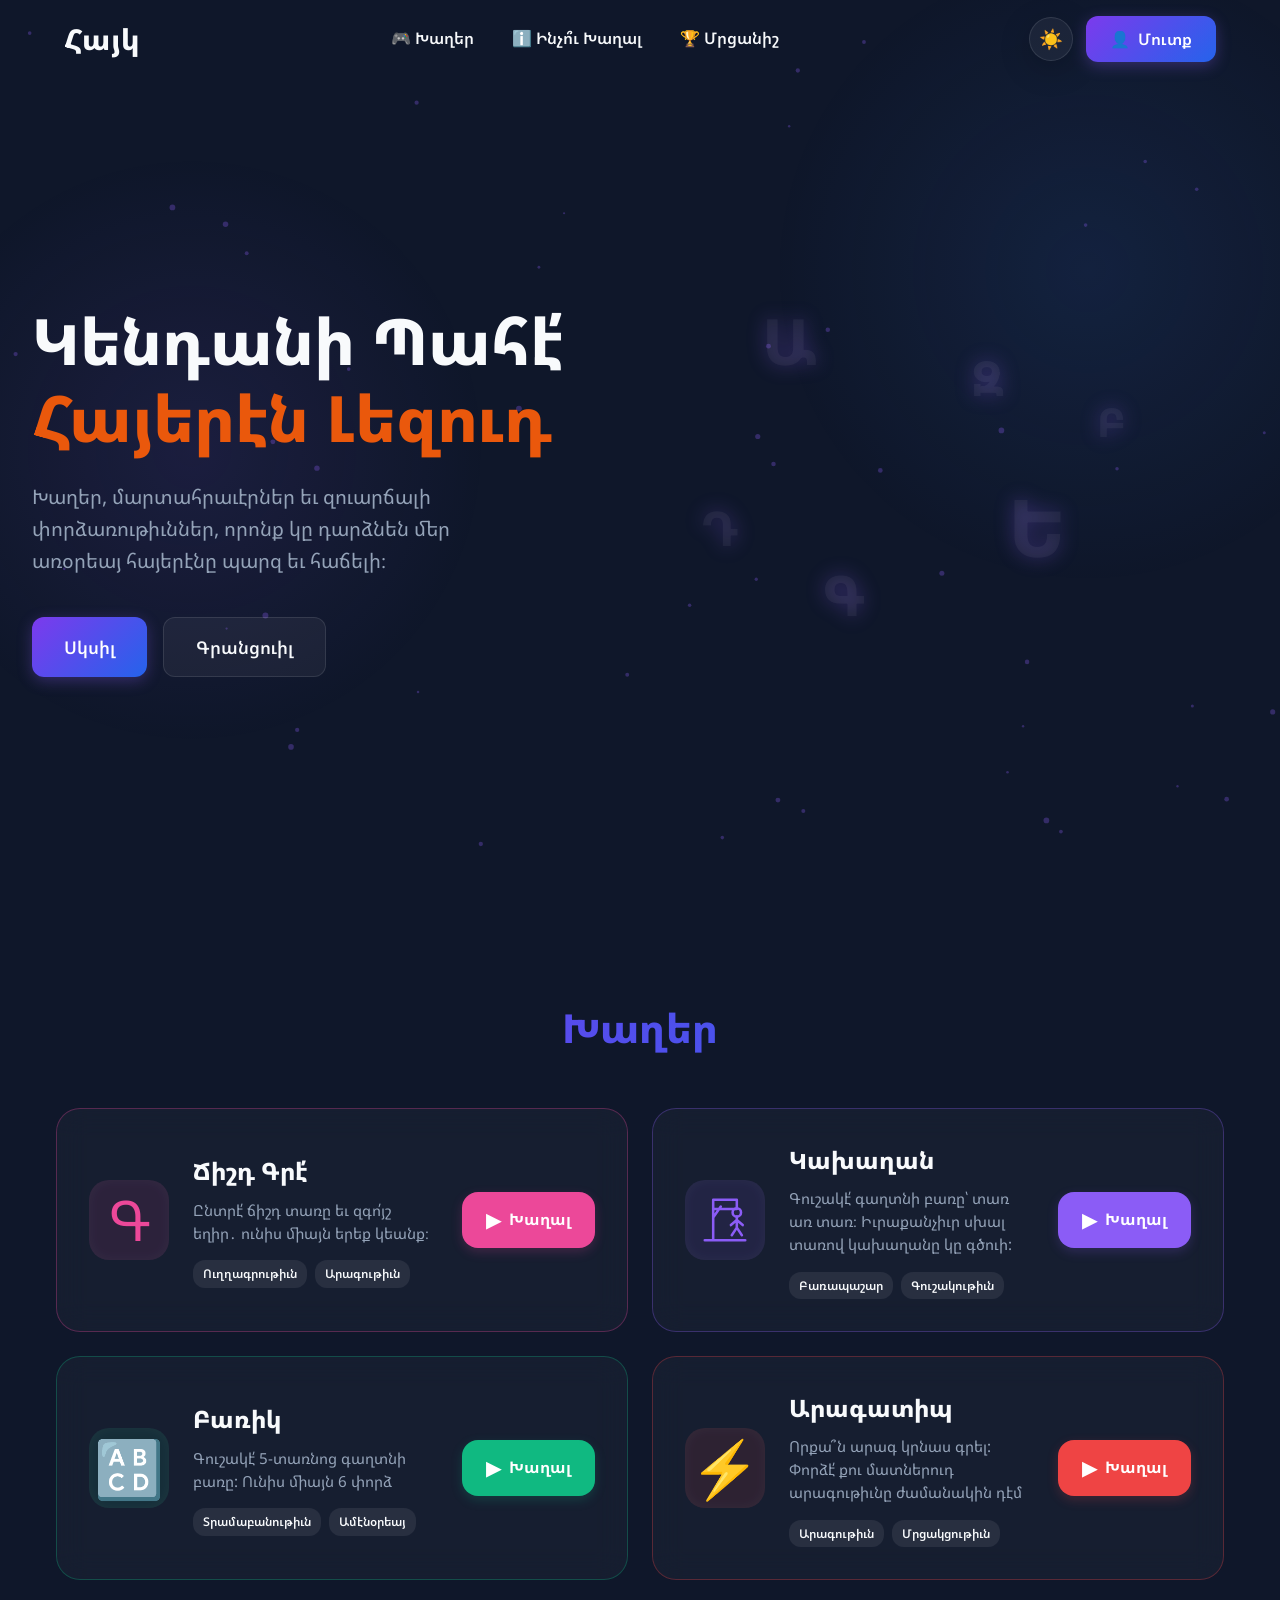
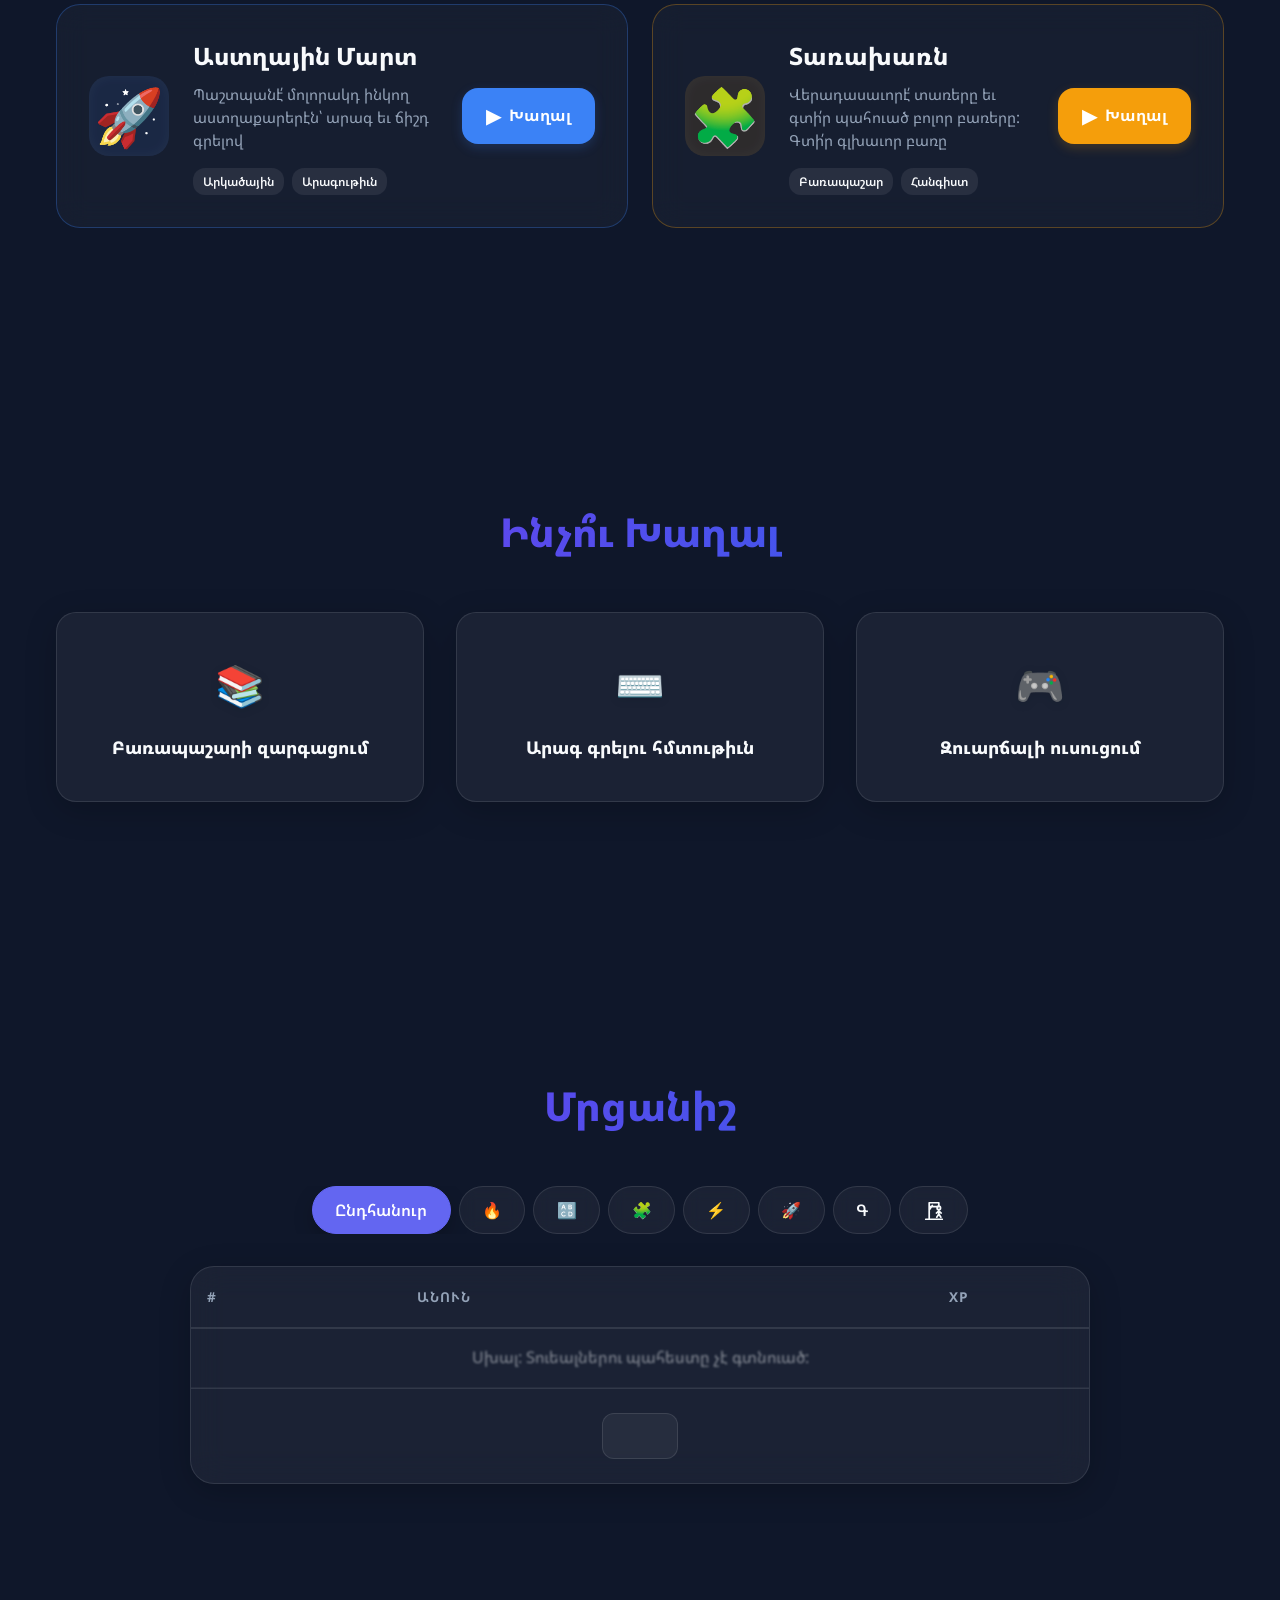
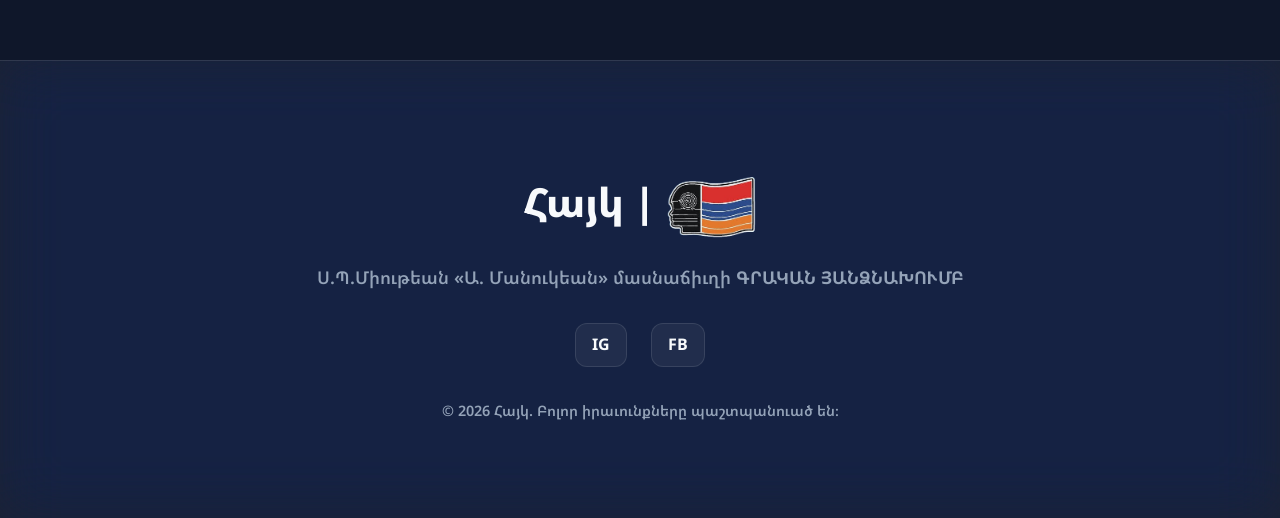
==== commit 7c747073: "open graph" ====
--- a/index.html
+++ b/index.html
@@ -7,6 +7,14 @@
     <title>Հայկ</title>
     <meta name="description" lang="hy" content="Հայկ (Hayg)՝ արեւմտահայերէն խաղերու հարթակ։ Խաղա՛ հայերէն Wordle՝ Բառիկ, եւ բացայայտէ՛ բառախաղեր։">
     <meta name="description" lang="en" content="Hayg (Հայկ) is home to Western Armenian games, including Armenian Wordle (Բառիկ) and fun word games. Visit hayg.net and play in Armenian.">
+    <meta property="og:type" content="website">
+    <meta property="og:title" content="Հայկ">
+    <meta property="og:description" content="Կենդանի Պահէ՛ Հայերէն Լեզուդ — Խաղեր, մարտահրաւէրներ եւ զուարճալի փորձառութիւններ, որոնք կը դարձնեն մեր առօրեայ հայերէնը պարզ եւ հաճելի։">
+    <meta property="og:url" content="https://hayg.net/">
+    <meta property="og:site_name" content="Հայկ (Hayg)">
+    <meta property="og:locale" content="hy_AM">
+    <meta property="og:image" content="https://hayg.net/pics/landscape.png">
+    <meta property="og:image:alt" content="Հայկ (Hayg)">
     <!-- Fonts -->
     <link href="https://fonts.googleapis.com/css2?family=Noto+Sans+Armenian:wght@300;400;600;800&display=swap"
         rel="stylesheet">
--- a/css/messaging.css
+++ b/css/messaging.css
@@ -127,7 +127,7 @@
     font-weight: 700;
 }
 
-#message-compose-form select,
+#message-compose-form .custom-select-trigger,
 #message-compose-form textarea {
     width: 100%;
     min-height: 46px;
@@ -145,14 +145,14 @@
     resize: vertical;
 }
 
-.dark-mode #message-compose-form select,
+.dark-mode #message-compose-form .custom-select-trigger,
 .dark-mode #message-compose-form textarea {
     border-color: #49665b;
     background: #0d1b16;
     color: #f1f7f4;
 }
 
-#message-compose-form select:focus,
+#message-compose-form .custom-select-trigger:focus,
 #message-compose-form textarea:focus,
 .message-launch-button:focus-visible,
 .message-primary-button:focus-visible,
@@ -161,6 +161,27 @@
     outline-offset: 2px;
 }
 
+#message-compose-form .custom-select-dropdown {
+    width: 100%;
+}
+
+#message-compose-form .custom-select-trigger {
+    min-height: 46px;
+    border-radius: 6px;
+    text-align: left;
+}
+
+#message-compose-form .custom-select-menu {
+    width: 100%;
+    background: #fff;
+    color: #14251f;
+}
+
+.dark-mode #message-compose-form .custom-select-menu {
+    background: #0d1b16;
+    color: #f1f7f4;
+}
+
 .message-primary-button {
     width: 100%;
     margin-top: 4px;
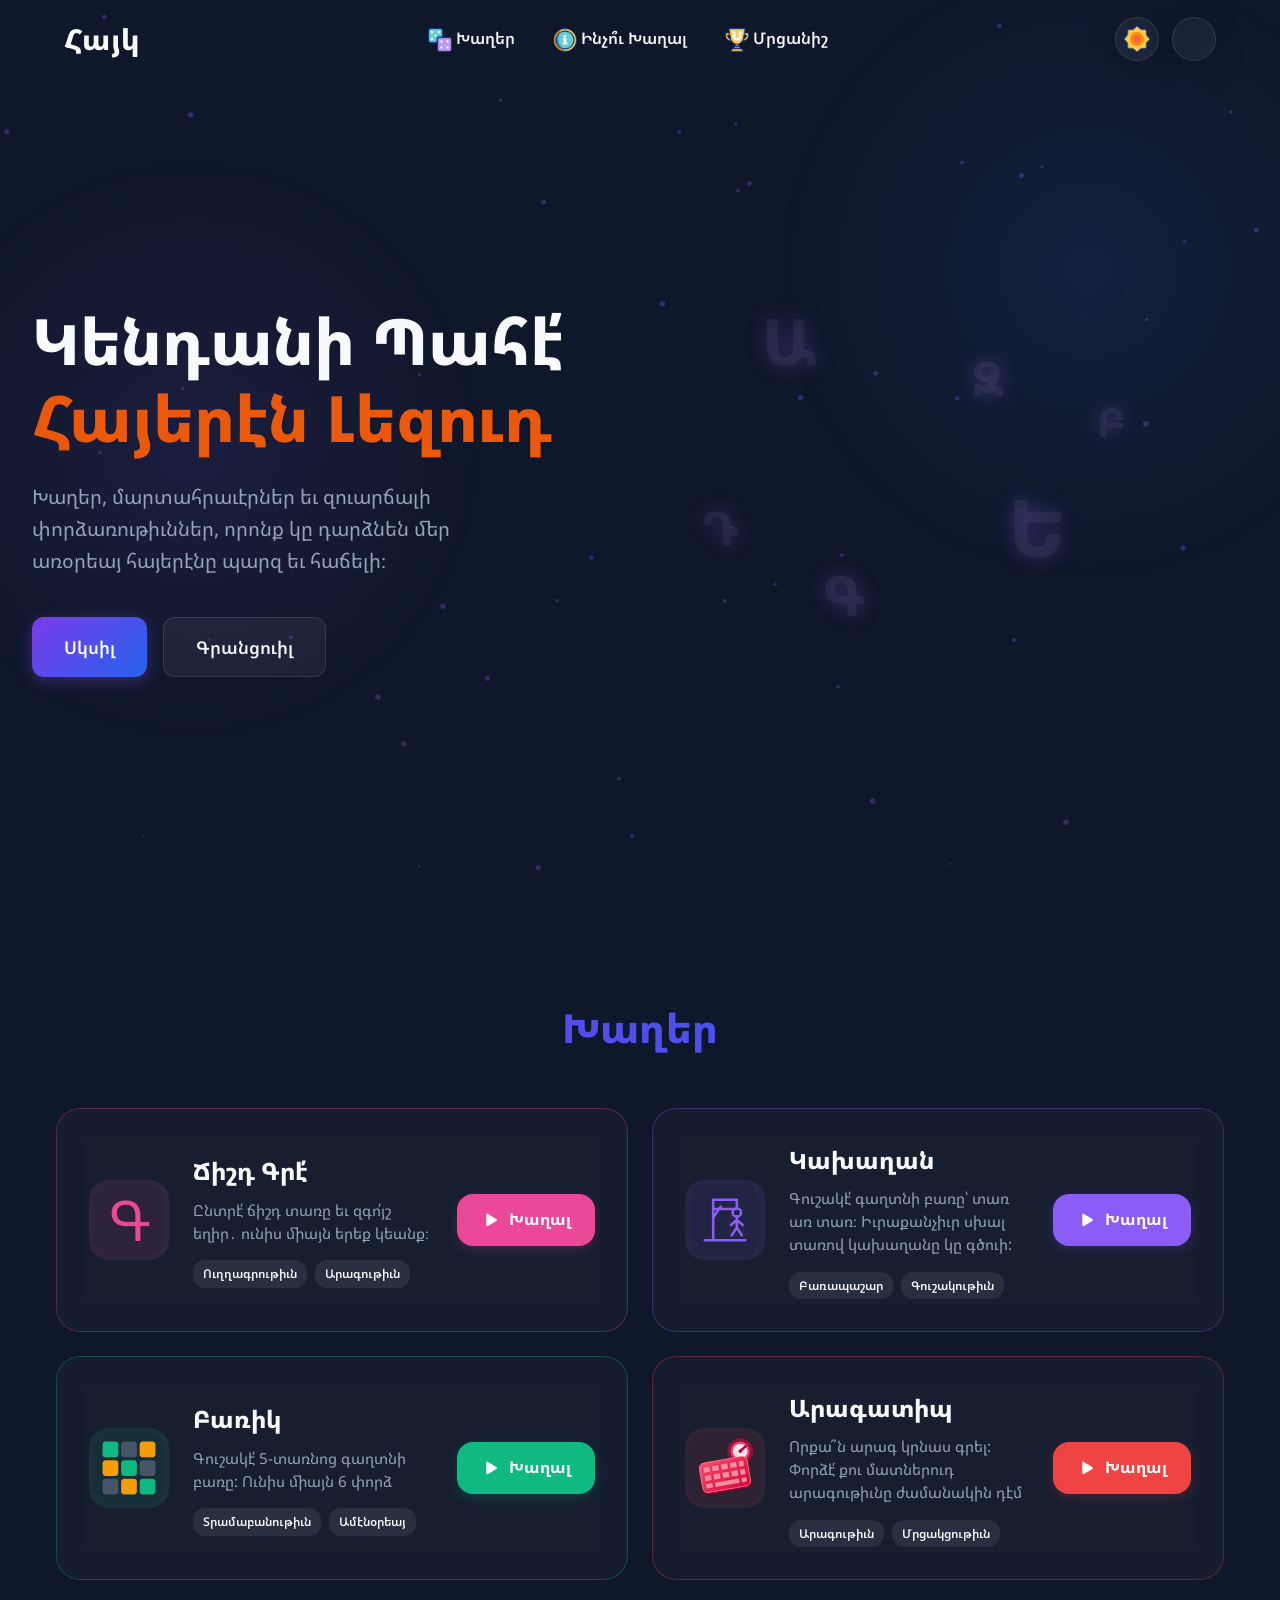
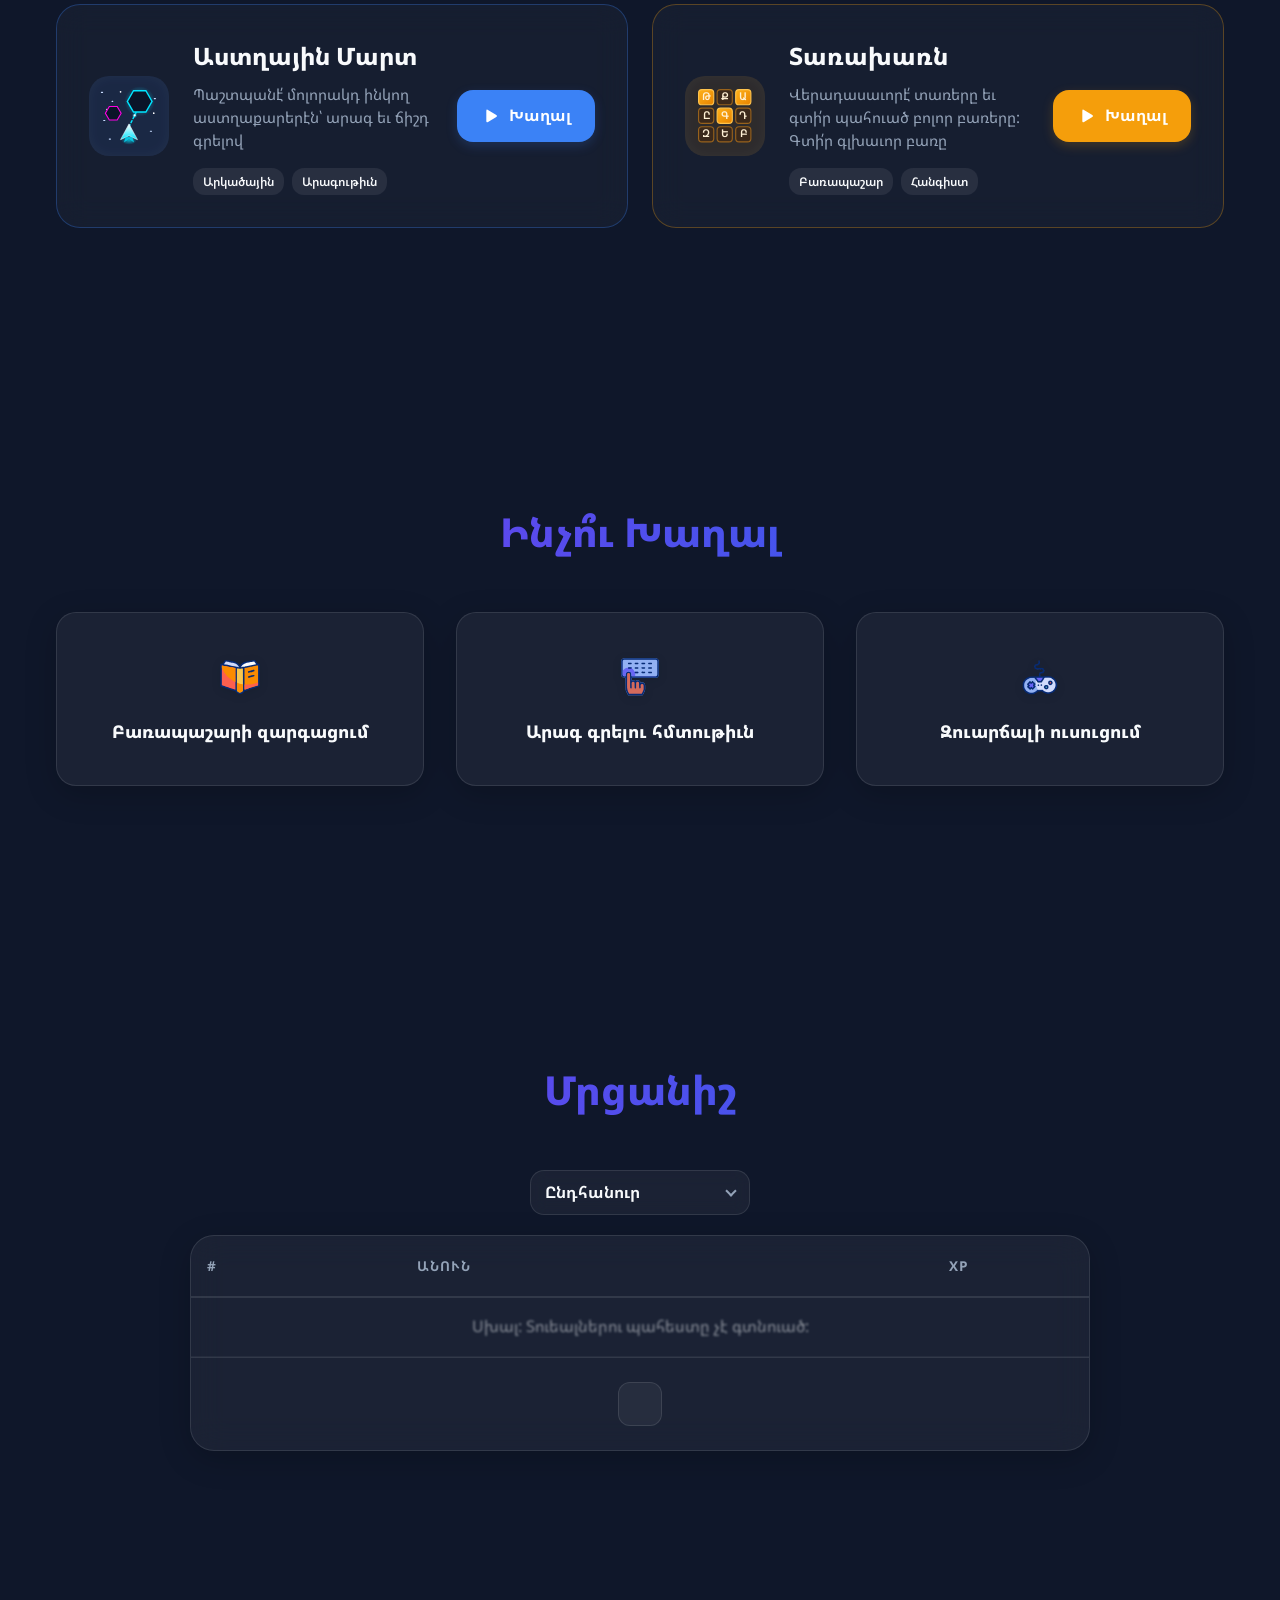
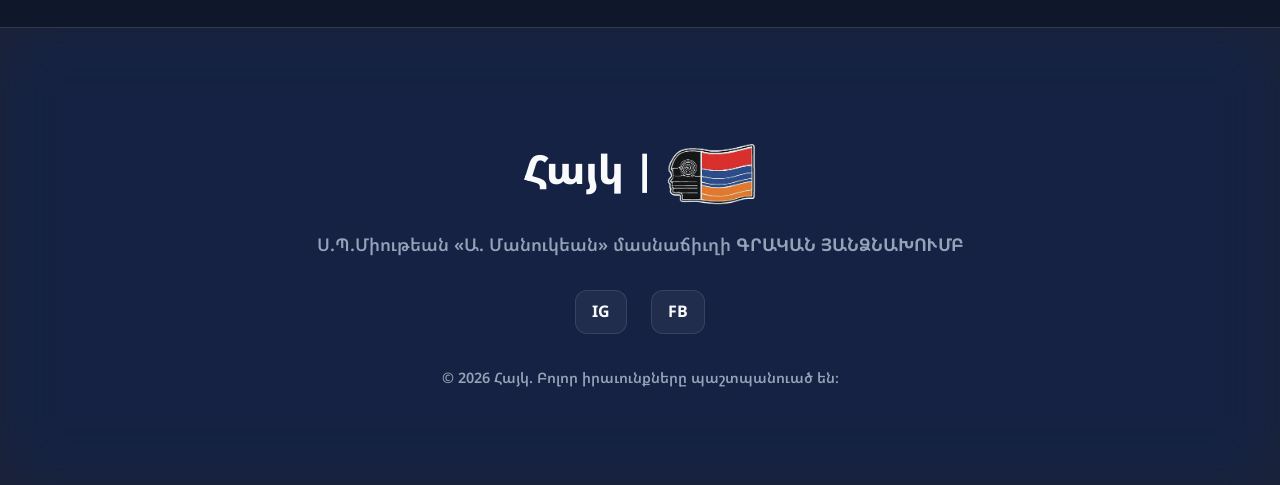
==== commit 80b152c2: "1.4.1" ====
--- a/index.html
+++ b/index.html
@@ -5,7 +5,7 @@
     <meta charset="UTF-8">
     <meta name="viewport" content="width=device-width, initial-scale=1.0, maximum-scale=1.0, user-scalable=no">
     <title>Հայկ</title>
-    <meta name="description" lang="hy" content="Հայկ (Hayg)՝ արեւմտահայերէն խաղերու հարթակ։ Խաղա՛ հայերէն Wordle՝ Բառիկ, եւ բացայայտէ՛ բառախաղեր։">
+    <meta name="description" lang="hy" content="Հայկ (Hayg)՝ արեւմտահայերէն խաղերու հարթակ։ Խաղցի՛ր հայերէն Wordle՝ Բառիկ, եւ բացայայտէ՛ բառախաղեր։">
     <meta name="description" lang="en" content="Hayg (Հայկ) is home to Western Armenian games, including Armenian Wordle (Բառիկ) and fun word games. Visit hayg.net and play in Armenian.">
     <meta property="og:type" content="website">
     <meta property="og:title" content="Հայկ">
@@ -55,16 +55,24 @@
         <div class="nav-container">
             <a href="#" class="logo">Հայկ</a>
             <div class="nav-links">
-                <a href="#games" title="Խաղեր"><span class="nav-icon">🎮</span> <span class="nav-text">Խաղեր</span></a>
-                <a href="#about" id="nav-dashboard-link" title="Մեր մասին"><span class="nav-icon">ℹ️</span> <span
+                <a href="#games" title="Խաղեր">
+                    <span class="nav-icon" aria-hidden="true">
+                        <img src="pics/videogame.png" width="24" height="24" alt="">
+                    </span>
+                    <span class="nav-text">Խաղեր</span>
+                </a>
+                <a href="#about" id="nav-dashboard-link" title="Ինչո՞ւ Խաղալ"><span class="nav-icon"
+                        aria-hidden="true"><img src="pics/info.png" width="24" height="24" alt=""></span> <span
                         class="nav-text">Ինչո՞ւ Խաղալ</span></a>
-                <a href="#leaderboard" title="Մրցանիշ"><span class="nav-icon">🏆</span> <span
+                <a href="#leaderboard" title="Մրցանիշ"><span class="nav-icon" aria-hidden="true"><img
+                            src="pics/trophy.png" width="24" height="24" alt=""></span> <span
                         class="nav-text">Մրցանիշ</span></a>
             </div>
             <div class="nav-actions">
-                <button id="dark-mode-toggle" class="icon-btn" aria-label="Toggle Dark Mode">☀️</button>
-                <button id="auth-btn" class="btn-primary auth-btn-icon"><span class="auth-icon">👤</span> <span
-                        class="auth-text">Մուտք</span></button>
+                <button id="dark-mode-toggle" class="icon-btn" aria-label="Toggle Dark Mode"><img src="pics/sun.png"
+                        width="28" height="28" alt=""></button>
+                <button id="auth-btn" class="btn-primary auth-btn-icon" aria-label="Մուտք"><span class="auth-icon"
+                        aria-hidden="true"></span> <span class="auth-text">Մուտք</span></button>
                 <button class="mobile-menu-btn" aria-label="Menu">☰</button>
             </div>
         </div>
@@ -106,7 +114,7 @@
                     </div>
                 </div>
                 <a href="spelling-game.html" class="play-action-btn">
-                    <span class="play-arrow">▶</span> <span class="btn-text">Խաղալ</span>
+                    <img class="play-arrow" src="pics/play.svg" alt="" aria-hidden="true"> <span class="btn-text">Խաղալ</span>
                 </a>
             </div>
             <!-- Hangman -->
@@ -127,12 +135,28 @@
                     </div>
                 </div>
                 <a href="hangman.html" class="play-action-btn">
-                    <span class="play-arrow">▶</span> <span class="btn-text">Խաղալ</span>
+                    <img class="play-arrow" src="pics/play.svg" alt="" aria-hidden="true"> <span class="btn-text">Խաղալ</span>
                 </a>
             </div>
             <!-- Game Card 1: Wordle -->
             <div class="app-card wordle-card" id="wordle-game-card">
-                <div class="app-card-icon">🔠</div>
+                <div class="app-card-icon" aria-hidden="true">
+                    <svg xmlns="http://www.w3.org/2000/svg" viewBox="0 0 128 128">
+                        <g transform="translate(17 17)">
+                            <rect x="0" y="0" width="28" height="28" rx="6" fill="#10B981"/>
+                            <rect x="33" y="0" width="28" height="28" rx="6" fill="#475569"/>
+                            <rect x="66" y="0" width="28" height="28" rx="6" fill="#F59E0B"/>
+
+                            <rect x="0" y="33" width="28" height="28" rx="6" fill="#F59E0B"/>
+                            <rect x="33" y="33" width="28" height="28" rx="6" fill="#10B981"/>
+                            <rect x="66" y="33" width="28" height="28" rx="6" fill="#475569"/>
+
+                            <rect x="0" y="66" width="28" height="28" rx="6" fill="#475569"/>
+                            <rect x="33" y="66" width="28" height="28" rx="6" fill="#F59E0B"/>
+                            <rect x="66" y="66" width="28" height="28" rx="6" fill="#10B981"/>
+                        </g>
+                    </svg>
+                </div>
                 <div class="app-card-info">
                     <h3>Բառիկ</h3>
                     <p>Գուշակէ՛ 5-տառնոց գաղտնի բառը: Ունիս միայն 6 փորձ </p>
@@ -142,13 +166,77 @@
                     </div>
                 </div>
                 <a href="wordle.html" class="play-action-btn">
-                    <span class="play-arrow">▶</span> <span class="btn-text">Խաղալ</span>
+                    <img class="play-arrow" src="pics/play.svg" alt="" aria-hidden="true"> <span class="btn-text">Խաղալ</span>
                 </a>
             </div>
 
             <!-- Game Card 2: Typing -->
             <div class="app-card typing-card" id="typing-game-card">
-                <div class="app-card-icon">⚡</div>
+                <div class="app-card-icon" aria-hidden="true">
+                    <svg xmlns="http://www.w3.org/2000/svg" viewBox="0 0 128 128">
+                    <defs>
+                        <linearGradient id="red" x1="0" y1="0" x2="1" y2="1">
+                        <stop offset="0%" stop-color="#FF526F"/>
+                        <stop offset="100%" stop-color="#D90032"/>
+                        </linearGradient>
+                        <linearGradient id="pink" x1="0" y1="0" x2="1" y2="0">
+                        <stop offset="0%" stop-color="#F43F72"/>
+                        <stop offset="100%" stop-color="#FFB0C5"/>
+                        </linearGradient>
+                    </defs>
+
+                    <!-- Speed lines -->
+                    <g stroke="url(#pink)" stroke-linecap="round" fill="none">
+                        <path d="M7 25H38" stroke-width="3"/>
+                        <path d="M13 33H32" stroke-width="2"/>
+                        <path d="M5 43H25" stroke-width="3"/>
+                        <path d="M8 53H35" stroke-width="2.5"/>
+                        <path d="M5 63H25" stroke-width="2"/>
+                        <path d="M8 73H30" stroke-width="3"/>
+                        <path d="M5 83H24" stroke-width="2"/>
+                        <path d="M8 93H31" stroke-width="2.5"/>
+                        <path d="M15 103H39" stroke-width="2"/>
+                        <path d="M19 112H43" stroke-width="2.5"/>
+                        <path d="M102 76H120" stroke-width="2"/>
+                        <path d="M105 85H123" stroke-width="3"/>
+                        <path d="M101 94H118" stroke-width="2"/>
+                        <path d="M106 103H121" stroke-width="2.5"/>
+                    </g>
+
+                    <!-- Speedometer -->
+                    <circle cx="91" cy="34" r="23" fill="#8D1237"/>
+                    <circle cx="91" cy="34" r="17" fill="#F43F72"/>
+                    <circle cx="91" cy="34" r="13" fill="#FFE4EC"/>
+                    <path d="M91 34L101 25" stroke="#B40035"
+                            stroke-width="4" stroke-linecap="round"/>
+                    <circle cx="91" cy="34" r="3" fill="#B40035"/>
+
+                    <!-- Centered Keyboard -->
+                    <g transform="rotate(-10 64 76)">
+                        <rect x="21" y="53" width="86" height="53" rx="9" fill="#8F002B"/>
+                        <rect x="21" y="49" width="86" height="53" rx="9"
+                            fill="url(#red)" stroke="#FF7A95" stroke-width="1.5"/>
+
+                        <g fill="#FF8AA5" stroke="#C90035" stroke-width="0.8">
+                        <rect x="27" y="56" width="13" height="11" rx="2"/>
+                        <rect x="43" y="56" width="13" height="11" rx="2"/>
+                        <rect x="59" y="56" width="13" height="11" rx="2"/>
+                        <rect x="75" y="56" width="13" height="11" rx="2"/>
+                        <rect x="91" y="56" width="10" height="11" rx="2"/>
+
+                        <rect x="27" y="71" width="13" height="11" rx="2"/>
+                        <rect x="43" y="71" width="13" height="11" rx="2"/>
+                        <rect x="59" y="71" width="13" height="11" rx="2"/>
+                        <rect x="75" y="71" width="13" height="11" rx="2"/>
+                        <rect x="91" y="71" width="10" height="11" rx="2"/>
+
+                        <rect x="27" y="86" width="13" height="9" rx="2"/>
+                        <rect x="43" y="86" width="45" height="9" rx="2"/>
+                        <rect x="91" y="86" width="10" height="9" rx="2"/>
+                        </g>
+                    </g>
+                    </svg>
+                </div>
                 <div class="app-card-info">
                     <h3>Արագատիպ</h3>
                     <p>Որքա՞ն արագ կրնաս գրել: Փորձէ՛ քու մատներուդ արագութիւնը ժամանակին դէմ </p>
@@ -158,13 +246,50 @@
                     </div>
                 </div>
                 <a href="typing-game.html" class="play-action-btn">
-                    <span class="play-arrow">▶</span> <span class="btn-text">Խաղալ</span>
+                    <img class="play-arrow" src="pics/play.svg" alt="" aria-hidden="true"> <span class="btn-text">Խաղալ</span>
                 </a>
             </div>
 
             <!-- Game Card 3: Space -->
             <div class="app-card space-card" id="ztype-game-card">
-                <div class="app-card-icon">🚀</div>
+                <div class="app-card-icon" aria-hidden="true">
+                    <svg xmlns="http://www.w3.org/2000/svg" viewBox="0 0 128 128">
+                        <defs>
+                            <linearGradient id="ztype-ship" x1="0" y1="0" x2="0" y2="1">
+                                <stop offset="0%" stop-color="#FFFFFF"/>
+                                <stop offset="100%" stop-color="#00E5FF"/>
+                            </linearGradient>
+                            <radialGradient id="ztype-glow">
+                                <stop offset="0%" stop-color="#00E5FF" stop-opacity=".7"/>
+                                <stop offset="100%" stop-color="#00E5FF" stop-opacity="0"/>
+                            </radialGradient>
+                        </defs>
+
+                        <path d="M15 22h2m17 16h1M19 72h2m88-39h2M102 91h2M29 105h2"
+                              stroke="#C8DCFF" stroke-linecap="round" stroke-width="2"/>
+                        <circle cx="49" cy="21" r="1.5" fill="#FFFFFF"/>
+                        <circle cx="108" cy="59" r="1.5" fill="#FFFFFF"/>
+                        <circle cx="24" cy="52" r="1" fill="#FFFFFF"/>
+
+                        <circle cx="83" cy="38" r="27" fill="url(#ztype-glow)"/>
+                        <path d="M105 38 94 57 72 57 61 38 72 19 94 19Z"
+                              fill="#0A1428" stroke="#00E5FF" stroke-width="2.5"/>
+
+                        <path d="M50 59 43 71 29 71 22 59 29 47 43 47Z"
+                              fill="#0A1428" stroke="#FF00E5" stroke-width="2"/>
+
+                        <path d="M64 83 77 57" stroke="#00E5FF" stroke-linecap="round"
+                              stroke-width="2.5" stroke-dasharray="4 4"/>
+                        <circle cx="74" cy="63" r="5" fill="url(#ztype-glow)"/>
+                        <circle cx="74" cy="63" r="2" fill="#FFFFFF"/>
+
+                        <ellipse cx="64" cy="107" rx="14" ry="8" fill="url(#ztype-glow)"/>
+                        <path d="M64 78 79 106 64 99 49 106z"
+                              fill="url(#ztype-ship)" stroke="#FFFFFF" stroke-width="1"/>
+                        <path d="m58 101-3 10 9-6 9 6-3-10"
+                              fill="#00E5FF" fill-opacity=".72"/>
+                    </svg>
+                </div>
                 <div class="app-card-info">
                     <h3>Աստղային Մարտ</h3>
                     <p>Պաշտպանէ՛ մոլորակդ ինկող աստղաքարերէն՝ արագ եւ ճիշդ գրելով </p>
@@ -174,13 +299,15 @@
                     </div>
                 </div>
                 <a href="ztype-game.html" class="play-action-btn">
-                    <span class="play-arrow">▶</span> <span class="btn-text">Խաղալ</span>
+                    <img class="play-arrow" src="pics/play.svg" alt="" aria-hidden="true"> <span class="btn-text">Խաղալ</span>
                 </a>
             </div>
 
             <!-- Game Card 4: Unscramble -->
             <div class="app-card bee-card" id="spelling-bee-card">
-                <div class="app-card-icon">🧩</div>
+                <div class="app-card-icon" aria-hidden="true">
+                    <img src="pics/spelling-bee-icon.svg" width="72" height="72" alt="">
+                </div>
                 <div class="app-card-info">
                     <h3>Տառախառն</h3>
                     <p>Վերադասաւորէ՛ տառերը եւ գտի՛ր պահուած բոլոր բառերը: Գտի՛ր գլխաւոր բառը </p>
@@ -190,7 +317,7 @@
                     </div>
                 </div>
                 <a href="spelling-bee.html" class="play-action-btn">
-                    <span class="play-arrow">▶</span> <span class="btn-text">Խաղալ</span>
+                    <img class="play-arrow" src="pics/play.svg" alt="" aria-hidden="true"> <span class="btn-text">Խաղալ</span>
                 </a>
             </div>
         </div>
@@ -205,9 +332,10 @@
 
             <!-- Rank & XP Card -->
             <div class="dash-card xp-card playful-card glow-card">
-                <div class="card-badge">🎯 Նպատակակէտ</div>
                 <div class="rank-display">
-                    <div class="rank-icon-wrapper" id="dash-rank-icon">🟤</div>
+                    <div class="rank-icon-wrapper">
+                        <img id="dash-rank-icon" src="pics/rank-bronze.svg" alt="" aria-hidden="true">
+                    </div>
                     <div class="rank-info">
                         <h3 id="dash-rank-name">Պղինձ Գ</h3>
                         <div class="xp-value"><span id="dash-xp">0</span> <span class="xp-label">XP</span></div>
@@ -215,7 +343,8 @@
                 </div>
                 <div class="next-milestone playful-milestone" id="dash-milestone">
                     <div class="milestone-header">
-                        <small id="dash-next-text">Յաջորդը՝ 1000 XP</small>
+                        <small id="dash-next-text">Յաջորդը՝ Պղինձ Բ (500 XP)</small>
+                        <img id="dash-next-badge" src="pics/rank-bronze.svg" alt="" aria-hidden="true">
                     </div>
                     <div class="milestone-bar playful-bar">
                         <div class="milestone-fill candy-stripe" style="width: 0%;"></div>
@@ -226,7 +355,7 @@
             <!-- Streak Card -->
             <div class="dash-card streak-card playful-card bounce-hover">
                 <div class="streak-header-playful">
-                    <div class="fire-icon-large">🔥</div>
+                    <img class="fire-icon-large is-inactive" data-src="pics/fire-static.svg" loading="lazy" decoding="async" alt="" aria-hidden="true">
                     <div class="streak-details">
                         <h3>Օրական Շարք</h3>
                         <div class="streak-number-playful"><span id="dash-streak">0</span> Օր</div>
@@ -246,15 +375,18 @@
         <h2 class="section-title">Ինչո՞ւ Խաղալ</h2>
         <div class="benefits-grid">
             <div class="benefit-card">
-                <div class="b-icon">📚</div>
+                <div class="b-icon"><img data-src="pics/read.svg" loading="lazy" decoding="async"
+                        fetchpriority="low" width="48" height="48" alt="" aria-hidden="true"></div>
                 <h4>Բառապաշարի զարգացում</h4>
             </div>
             <div class="benefit-card">
-                <div class="b-icon">⌨️</div>
+                <div class="b-icon"><img data-src="pics/keyboard.svg" loading="lazy" decoding="async"
+                        fetchpriority="low" width="48" height="48" alt="" aria-hidden="true"></div>
                 <h4>Արագ գրելու հմտութիւն</h4>
             </div>
             <div class="benefit-card">
-                <div class="b-icon">🎮</div>
+                <div class="b-icon"><img data-src="pics/gamepad.webp" loading="lazy" decoding="async"
+                        fetchpriority="low" width="48" height="48" alt="" aria-hidden="true"></div>
                 <h4>Զուարճալի ուսուցում</h4>
             </div>
         </div>
@@ -264,21 +396,31 @@
     <section id="leaderboard" class="section leaderboard-section">
         <h2 class="section-title">Մրցանիշ</h2>
 
-        <div class="leaderboard-filters">
-            <button class="filter-btn active" data-game="total">Ընդհանուր</button>
-            <button class="filter-btn" data-game="streak" title="Շարք">🔥</button>
-            <button class="filter-btn" data-game="wordle" title="Բառիկ">🔠</button>
-            <button class="filter-btn" data-game="bee" title="Տառախառն">🧩</button>
-            <button class="filter-btn" data-game="typing" title="Արագատիպ">⚡</button>
-            <button class="filter-btn" data-game="ztype" title="Աստղային Մարտ">🚀</button>
-            <button class="filter-btn" data-game="spelling" title="Ճիշդ Գրէ՛">Գ</button>
-            <button class="filter-btn" data-game="hangman" title="Կախաղան" aria-label="Կախաղան">
-                <svg class="hangman-filter-icon" viewBox="0 0 64 64" fill="none" aria-hidden="true">
-                    <path d="M8 56h48M18 56V8h28v9M18 19h28M18 29l9-13" />
-                    <circle cx="46" cy="23" r="5" />
-                    <path d="M46 28v13m0-9-7 6m7-6 7 6m-7 3-6 9m6-9 6 9" />
-                </svg>
+        <div class="leaderboard-game-filter">
+            <button id="leaderboard-game-toggle" class="leaderboard-game-toggle" type="button"
+                aria-label="Խաղի զտիչ՝ Ընդհանուր" aria-expanded="false" aria-controls="leaderboard-game-menu">
+                <span class="leaderboard-game-label">Ընդհանուր</span>
+                <span class="leaderboard-game-chevron" aria-hidden="true"></span>
             </button>
+            <div id="leaderboard-game-menu" class="leaderboard-game-menu" role="group"
+                aria-label="Խաղերու ֆիլտրեր" hidden>
+                <button class="leaderboard-game-option active" type="button" data-game="total"
+                    aria-pressed="true">Ընդհանուր</button>
+                <button class="leaderboard-game-option" type="button" data-game="streak"
+                    aria-pressed="false">Շարք</button>
+                <button class="leaderboard-game-option" type="button" data-game="wordle"
+                    aria-pressed="false">Բառիկ</button>
+                <button class="leaderboard-game-option" type="button" data-game="bee"
+                    aria-pressed="false">Տառախառն</button>
+                <button class="leaderboard-game-option" type="button" data-game="typing"
+                    aria-pressed="false">Արագատիպ</button>
+                <button class="leaderboard-game-option" type="button" data-game="ztype"
+                    aria-pressed="false">Աստղային Մարտ</button>
+                <button class="leaderboard-game-option" type="button" data-game="spelling"
+                    aria-pressed="false">Ճիշդ Գրէ՛</button>
+                <button class="leaderboard-game-option" type="button" data-game="hangman"
+                    aria-pressed="false">Կախաղան</button>
+            </div>
         </div>
         <div id="leaderboard-score-filters" class="leaderboard-score-filters" hidden>
         </div>
@@ -302,9 +444,14 @@
                 </tbody>
             </table>
             <div class="leaderboard-footer" style="gap: 1rem;">
-                <button id="show-all-leaderboard" class="btn-secondary small">Տեսնել աւելին</button>
-                <button id="collapse-leaderboard" class="btn-secondary small" style="display: none;"
-                    title="Փակել">🔼</button>
+                <button id="show-all-leaderboard" class="btn-secondary small leaderboard-control-btn"
+                    aria-label="Տեսնել աւելին" title="Տեսնել աւելին">
+                    <span class="back-icon leaderboard-more-icon" aria-hidden="true"></span>
+                </button>
+                <button id="collapse-leaderboard" class="btn-secondary small leaderboard-control-btn"
+                    style="display: none;" aria-label="Վերադառնալ" title="Վերադառնալ">
+                    <span class="back-icon leaderboard-back-icon" aria-hidden="true"></span>
+                </button>
             </div>
         </div>
     </section>
@@ -397,7 +544,7 @@
                 <button id="verify-btn" class="btn-primary w-100">Հաստատել</button>
                 <div class="form-error" id="verify-error"></div>
                 <button id="back-to-signup"
-                    style="background: none; border: none; color: var(--primary); margin-top: 1rem; cursor: pointer; width: 100%; font-weight: 600;">Յետ
+                    style="display: flex; align-items: center; justify-content: center; gap: 0.5rem; background: none; border: none; color: var(--primary); margin-top: 1rem; cursor: pointer; width: 100%; font-weight: 600;"><span class="back-icon" aria-hidden="true"></span>Յետ
                     դէպի գրանցում</button>
             </div>
         </div>
--- a/css/style.css
+++ b/css/style.css
@@ -424,12 +424,84 @@
 .auth-btn-icon {
     display: flex;
     align-items: center;
-    gap: 0.5rem;
+    justify-content: center;
+    gap: 0;
+    width: 44px;
+    height: 44px;
+    flex: 0 0 44px;
+    padding: 0;
+    color: inherit;
+    background: var(--glass-bg);
+    border: 1px solid var(--glass-border);
+    border-radius: 50%;
+    box-shadow: var(--glass-shadow);
+    box-sizing: border-box;
+    backdrop-filter: blur(8px);
+}
+
+.auth-btn-icon:hover,
+.auth-btn-icon:focus {
+    transform: scale(1.1);
+    outline: none;
+}
+
+.auth-btn-icon:focus-visible {
+    outline: 2px solid var(--primary);
+    outline-offset: 2px;
+}
+
+.auth-text {
+    display: none;
 }
 
 .nav-icon,
 .auth-icon {
     font-style: normal;
+}
+
+.nav-icon {
+    display: inline-flex;
+    width: 1.5rem;
+    height: 1.5rem;
+    align-items: center;
+    justify-content: center;
+    vertical-align: middle;
+}
+
+.nav-icon img {
+    display: block;
+    width: 100%;
+    height: 100%;
+    object-fit: contain;
+}
+
+#dark-mode-toggle img {
+    display: block;
+    width: 28px;
+    height: 28px;
+    object-fit: contain;
+}
+
+.auth-icon {
+    display: inline-flex;
+    width: 44px;
+    height: 44px;
+    flex: 0 0 44px;
+    align-items: center;
+    justify-content: center;
+    line-height: 1;
+}
+
+.auth-icon img {
+    display: block;
+    width: 52px;
+    height: 52px;
+    object-fit: contain;
+}
+
+.auth-icon img.auth-icon-logout {
+    width: 30px;
+    height: 30px;
 }
 
 .mobile-menu-btn {
@@ -500,17 +572,20 @@
 }
 
 .rank-icon-wrapper {
-    font-size: 3.5rem;
-    width: 80px;
-    height: 80px;
+    flex: 0 0 96px;
+    width: 96px;
+    height: 96px;
     display: flex;
     align-items: center;
     justify-content: center;
-    background: rgba(255, 255, 255, 0.05);
-    border: 1px solid rgba(255, 255, 255, 0.1);
-    border-radius: 20px;
-    box-shadow: inset 0 0 20px rgba(255, 255, 255, 0.05);
-    animation: float 3s ease-in-out infinite;
+}
+
+.rank-icon-wrapper img {
+    display: block;
+    width: 100%;
+    height: 100%;
+    object-fit: contain;
+    filter: drop-shadow(0 6px 8px rgba(0, 0, 0, 0.24));
 }
 
 @keyframes float {
@@ -560,8 +635,25 @@
     display: flex;
     justify-content: space-between;
     align-items: center;
+    gap: 0.75rem;
     margin-bottom: 8px;
     font-weight: 600;
+}
+
+.milestone-header small {
+    min-width: 0;
+    line-height: 1.4;
+}
+
+#dash-next-badge {
+    flex: 0 0 36px;
+    width: 36px;
+    height: 36px;
+    object-fit: contain;
+}
+
+#dash-next-badge[hidden] {
+    display: none;
 }
 
 .progress-text {
@@ -612,20 +704,35 @@
 }
 
 .fire-icon-large {
-    font-size: 4rem;
-    animation: fire-flicker 2s infinite alternate;
-}
-
-@keyframes fire-flicker {
-    0% {
-        transform: scale(1) rotate(-5deg);
-        filter: drop-shadow(0 0 10px rgba(239, 68, 68, 0.5));
-    }
-
-    100% {
-        transform: scale(1.1) rotate(5deg);
-        filter: drop-shadow(0 0 20px rgba(239, 68, 68, 0.8));
-    }
+    width: 6rem;
+    height: 6rem;
+    object-fit: contain;
+}
+
+.fire-icon-large.is-inactive {
+    filter: grayscale(1);
+    opacity: 0.55;
+}
+
+.fire-filter-icon {
+    width: 1.5rem;
+    height: 1.5rem;
+    object-fit: contain;
+}
+
+.fire-inline-icon {
+    width: 1.2em;
+    height: 1.2em;
+    object-fit: contain;
+    vertical-align: middle;
+}
+
+.toast-streak-icon {
+    width: 1.5rem;
+    height: 1.5rem;
+    margin-right: 8px;
+    object-fit: contain;
+    vertical-align: middle;
 }
 
 .streak-details h3 {
@@ -639,8 +746,12 @@
 .streak-number-playful {
     font-size: 1.2rem;
     font-weight: 800;
+    color: var(--text-muted);
+    line-height: 1;
+}
+
+.streak-number-playful.played-today {
     color: hsl(0, 80%, 60%);
-    line-height: 1;
     text-shadow: 0 0 15px rgba(239, 68, 68, 0.3);
 }
 
@@ -724,16 +835,27 @@
 .hero-content {
     flex: 1;
     z-index: 2;
+    min-width: 0;
 }
 
 .hero-title {
     font-size: 4rem;
     line-height: 1.2;
     margin-bottom: 1.5rem;
+    max-width: 100%;
 }
 
 .hero-title span {
     color: var(--accent);
+}
+
+.hero-title .hero-player-name {
+    display: inline-block;
+    max-width: 100%;
+    overflow: hidden;
+    text-overflow: ellipsis;
+    white-space: nowrap;
+    vertical-align: bottom;
 }
 
 .hero-subtitle {
@@ -741,6 +863,15 @@
     color: var(--text-muted);
     margin-bottom: 2.5rem;
     max-width: 500px;
+}
+
+.hero-fact-heading {
+    color: var(--primary);
+    font-weight: 800;
+}
+
+.hero-fact-text {
+    color: var(--text-muted);
 }
 
 .hero-buttons {
@@ -983,7 +1114,10 @@
 }
 
 .play-arrow {
-    font-size: 1.2rem;
+    display: block;
+    flex: 0 0 20px;
+    width: 20px;
+    height: 20px;
 }
 
 /* Theme specific accents */
@@ -997,6 +1131,11 @@
     background: rgba(16, 185, 129, 0.1);
 }
 
+.wordle-card .app-card-icon svg {
+    width: 72px;
+    height: 72px;
+}
+
 .wordle-card .play-action-btn {
     background: #10b981;
     box-shadow: 0 4px 12px rgba(16, 185, 129, 0.2);
@@ -1022,6 +1161,11 @@
     background: rgba(239, 68, 68, 0.1);
 }
 
+.typing-card .app-card-icon svg {
+    width: 72px;
+    height: 72px;
+}
+
 .typing-card .play-action-btn {
     background: #ef4444;
     box-shadow: 0 4px 12px rgba(239, 68, 68, 0.2);
@@ -1047,6 +1191,11 @@
     background: rgba(59, 130, 246, 0.1);
 }
 
+.space-card .app-card-icon svg {
+    width: 72px;
+    height: 72px;
+}
+
 .space-card .play-action-btn {
     background: #3b82f6;
     box-shadow: 0 4px 12px rgba(59, 130, 246, 0.2);
@@ -1070,6 +1219,11 @@
 .bee-card .app-card-icon {
     color: #f59e0b;
     background: rgba(245, 158, 11, 0.1);
+}
+
+.bee-card .app-card-icon img {
+    width: 72px;
+    height: 72px;
 }
 
 .bee-card .play-action-btn {
@@ -1183,31 +1337,121 @@
     filter: drop-shadow(0 2px 4px rgba(0, 0, 0, 0.1));
 }
 
+.b-icon img {
+    display: block;
+    width: 3rem;
+    height: 3rem;
+    margin: 0 auto;
+    object-fit: contain;
+}
+
 .benefit-card h4 {
     font-size: 1.1rem;
     color: var(--text-light);
 }
 
-.leaderboard-filters {
-    display: flex;
-    justify-content: center;
-    gap: 0.5rem;
-    margin-bottom: 2rem;
-    padding: 0 1rem;
-    overflow-x: auto;
-    scrollbar-width: none;
-    /* Firefox */
-    -ms-overflow-style: none;
-    /* IE and Edge */
-}
-
-.leaderboard-filters::-webkit-scrollbar {
+.leaderboard-game-filter {
+    position: relative;
+    z-index: 10;
+    width: 220px;
+    max-width: calc(100% - 2rem);
+    margin: 0 auto 1.25rem;
+}
+
+.leaderboard-game-toggle {
+    display: flex;
+    align-items: center;
+    justify-content: space-between;
+    gap: 0.75rem;
+    width: 100%;
+    min-height: 44px;
+    padding: 0.55rem 0.85rem;
+    border: 1px solid var(--glass-border);
+    border-radius: 14px;
+    background: var(--glass-bg);
+    color: var(--text-light);
+    font: inherit;
+    font-weight: 700;
+    cursor: pointer;
+    backdrop-filter: blur(8px);
+}
+
+.leaderboard-game-toggle:focus-visible {
+    outline: 2px solid var(--primary);
+    outline-offset: 2px;
+}
+
+.leaderboard-game-chevron {
+    flex: 0 0 auto;
+    width: 0.5rem;
+    height: 0.5rem;
+    border-right: 2px solid currentColor;
+    border-bottom: 2px solid currentColor;
+    color: var(--text-muted);
+    transform: translateY(-2px) rotate(45deg);
+    transition: transform 0.2s ease;
+}
+
+.leaderboard-game-toggle[aria-expanded="true"] .leaderboard-game-chevron {
+    transform: translateY(2px) rotate(225deg);
+}
+
+.leaderboard-game-menu {
+    position: absolute;
+    top: calc(100% + 0.4rem);
+    left: 0;
+    right: 0;
+    z-index: 30;
+    display: grid;
+    box-sizing: border-box;
+    gap: 0.25rem;
+    max-height: min(20rem, calc(100vh - 2rem));
+    padding: 0.35rem;
+    overflow-y: auto;
+    overscroll-behavior: contain;
+    border: 1px solid var(--glass-border);
+    border-radius: 14px;
+    background: var(--glass-bg);
+    box-shadow: var(--glass-shadow);
+    backdrop-filter: blur(16px);
+}
+
+.leaderboard-game-menu[hidden] {
     display: none;
-    /* Chrome, Safari, Opera */
+}
+
+.leaderboard-game-menu.opens-up {
+    top: auto;
+    bottom: calc(100% + 0.4rem);
+}
+
+.leaderboard-game-option {
+    width: 100%;
+    min-height: 40px;
+    padding: 0.55rem 0.75rem;
+    border: 0;
+    border-radius: 10px;
+    background: transparent;
+    color: var(--text-light);
+    font: inherit;
+    text-align: left;
+    cursor: pointer;
+}
+
+.leaderboard-game-option:hover,
+.leaderboard-game-option:focus-visible {
+    background: rgba(255, 255, 255, 0.1);
+    outline: none;
+}
+
+.leaderboard-game-option.active {
+    background: var(--primary);
+    color: white;
 }
 
 .leaderboard-score-filters {
     display: flex;
+    flex-wrap: wrap;
     justify-content: center;
     gap: 0.5rem;
     margin: -1rem 0 2rem;
@@ -1238,6 +1482,7 @@
 
 .leaderboard-best-dropdown {
     display: flex;
+    flex-wrap: wrap;
     align-items: center;
     justify-content: center;
     gap: 0.5rem;
@@ -1313,74 +1558,21 @@
     color: white;
 }
 
-.filter-btn {
-    background: var(--glass-bg);
-    border: 1px solid var(--glass-border);
-    padding: 0.7rem 1.4rem;
-    border-radius: 30px;
-    color: var(--text-light);
-    cursor: pointer;
-    font-size: 1rem;
-    font-weight: 600;
-    transition: all 0.3s cubic-bezier(0.4, 0, 0.2, 1);
-    backdrop-filter: blur(8px);
-    white-space: nowrap;
-    flex-shrink: 0;
-}
-
-/* Individual Game Colors */
-.filter-btn[data-game="total"].active {
-    background: #6366f1;
-    border-color: #6366f1;
-}
-
-.filter-btn[data-game="wordle"].active {
-    background: #10b981;
-    border-color: #10b981;
-}
-
-.filter-btn[data-game="bee"].active {
-    background: #f59e0b;
-    border-color: #f59e0b;
-}
-
-.filter-btn[data-game="typing"].active {
-    background: #ef4444;
-    border-color: #ef4444;
-}
-
-.filter-btn[data-game="ztype"].active {
-    background: #0ea5e9;
-    border-color: #0ea5e9;
-}
-
-.filter-btn[data-game="streak"].active {
-    background: #ef4444;
-    border-color: #ef4444;
-}
-
-.filter-btn[data-game="spelling"].active {
-    background: #ec4899;
-    border-color: #ec4899;
-}
-
-.filter-btn[data-game="hangman"].active {
-    background: #8b5cf6;
-    border-color: #8b5cf6;
-}
-
-.filter-btn:hover {
-    background: rgba(255, 255, 255, 0.1);
-}
-
-.filter-btn.active {
-    color: white;
-    box-shadow: 0 8px 20px rgba(0, 0, 0, 0.2);
-}
-
 @media (max-width: 600px) {
-    .leaderboard-filters {
-        justify-content: flex-start;
+    .leaderboard-score-filters {
+        gap: 0.5rem;
+        margin: -0.5rem 0 1.25rem;
+        padding: 0 0.5rem;
+    }
+
+    .score-filter-btn {
+        min-height: 44px;
+        padding: 0.55rem 0.85rem;
+        font-size: 0.82rem;
+    }
+
+    .leaderboard-best-menu {
+        max-width: calc(100vw - 2rem);
     }
 }
 
@@ -1389,6 +1581,30 @@
     justify-content: center;
     padding: 1.5rem;
     border-top: 1px solid var(--glass-border);
+}
+
+.leaderboard-control-btn {
+    display: flex;
+    align-items: center;
+    justify-content: center;
+    width: 44px;
+    height: 44px;
+    padding: 0;
+}
+
+.leaderboard-control-btn .back-icon {
+    flex-basis: 22px;
+    width: 22px;
+    height: 22px;
+    transition: transform 0.2s ease;
+}
+
+.leaderboard-more-icon {
+    transform: rotate(-90deg);
+}
+
+.leaderboard-back-icon {
+    transform: rotate(90deg);
 }
 
 /* Leaderboard */
@@ -1504,8 +1720,20 @@
 .rank-cell {
     font-weight: 800;
     font-size: 1.2rem;
-    width: 60px;
+    width: 72px;
     text-align: center !important;
+}
+
+.leaderboard-rank-number {
+    display: inline-flex;
+    align-items: center;
+    justify-content: center;
+    width: 40px;
+    height: 40px;
+    border: 2px solid currentColor;
+    border-radius: 50%;
+    font-size: 1.1rem;
+    line-height: 1;
 }
 
 .player-name-cell {
@@ -1544,8 +1772,10 @@
     background: linear-gradient(90deg, rgba(251, 191, 36, 0.1) 0%, transparent 100%);
 }
 
-.rank-gold .rank-cell {
-    font-size: 1.8rem;
+.rank-gold .leaderboard-rank-number {
+    color: #fbbf24;
+    background: rgba(251, 191, 36, 0.12);
+    box-shadow: 0 0 12px rgba(251, 191, 36, 0.2);
 }
 
 .rank-gold .player-name-cell strong {
@@ -1557,16 +1787,20 @@
     background: linear-gradient(90deg, rgba(148, 163, 184, 0.1) 0%, transparent 100%);
 }
 
-.rank-silver .rank-cell {
-    font-size: 1.6rem;
+.rank-silver .leaderboard-rank-number {
+    color: #cbd5e1;
+    background: rgba(203, 213, 225, 0.12);
+    box-shadow: 0 0 12px rgba(203, 213, 225, 0.18);
 }
 
 .rank-bronze {
     background: linear-gradient(90deg, rgba(180, 83, 9, 0.1) 0%, transparent 100%);
 }
 
-.rank-bronze .rank-cell {
-    font-size: 1.4rem;
+.rank-bronze .leaderboard-rank-number {
+    color: #cd8750;
+    background: rgba(205, 135, 80, 0.12);
+    box-shadow: 0 0 12px rgba(205, 135, 80, 0.2);
 }
 
 .rank-current-user {
@@ -1603,7 +1837,7 @@
     }
 
     .rank-cell {
-        width: 40px;
+        width: 56px;
         font-size: 1rem;
     }
 
@@ -1630,6 +1864,7 @@
 footer {
     background: var(--glass-bg);
     padding: 6rem 2rem;
+    padding-bottom: calc(6rem + var(--mobile-nav-clearance, 0px));
     text-align: center;
     border-top: 1px solid var(--glass-border);
     margin-top: 0;
@@ -2003,31 +2238,10 @@
     }
 }
 
-.toast.streak::after {
-    content: '🔥';
-    position: absolute;
-    top: -15px;
-    right: -15px;
-    font-size: 2rem;
-    animation: flame-pulse 1s infinite alternate;
-}
-
-@keyframes flame-pulse {
-    from {
-        transform: scale(1) rotate(-10deg);
-        filter: drop-shadow(0 0 5px #f97316) brightness(1);
-    }
-
-    to {
-        transform: scale(1.4) rotate(10deg);
-        filter: drop-shadow(0 0 20px #fbbf24) brightness(1.2);
-    }
-}
-
 /* Responsive tweaks for mobile */
 @media (max-width: 900px) {
     body {
-        padding-bottom: 90px;
+        padding-bottom: 117px;
     }
 
     .nav-links {
@@ -2116,8 +2330,9 @@
     }
 
     .nav-icon {
-        font-size: 1.5rem;
         display: block;
+        width: 2.25rem;
+        height: 2.25rem;
         margin-bottom: 2px;
     }
 
@@ -2127,24 +2342,6 @@
 
     .mobile-menu-btn {
         display: none !important;
-    }
-
-    .auth-text {
-        display: none;
-    }
-
-    .auth-btn-icon {
-        padding: 0.75rem;
-        border-radius: 50%;
-        width: 44px;
-        height: 44px;
-        display: flex;
-        justify-content: center;
-        align-items: center;
-    }
-
-    .auth-btn-icon .auth-icon {
-        font-size: 1.2rem;
     }
 
     .welcome-text {
@@ -2184,6 +2381,7 @@
     .hero-content {
         position: relative;
         z-index: 2;
+        width: 100%;
     }
 
     .section {
--- a/css/messaging.css
+++ b/css/messaging.css
@@ -1,4 +1,5 @@
-#messaging-root [hidden] {
+#messaging-root [hidden],
+.message-launcher[hidden] {
     display: none !important;
 }
 
@@ -7,6 +8,34 @@
     right: max(18px, env(safe-area-inset-right));
     bottom: max(18px, env(safe-area-inset-bottom));
     z-index: 10000;
+}
+
+.message-launcher-nav {
+    position: static;
+    z-index: auto;
+}
+
+.message-launcher-nav .message-launch-button {
+    width: 44px;
+    min-height: 44px;
+    padding: 0;
+    gap: 0;
+    border: 1px solid var(--glass-border);
+    border-radius: 50%;
+    background: var(--glass-bg);
+    color: var(--text-light);
+    font-size: 1.2rem;
+    line-height: 1;
+    box-shadow: var(--glass-shadow);
+}
+
+.message-launcher-nav .message-launch-button:hover {
+    background: var(--glass-bg);
+    transform: scale(1.1);
+}
+
+.message-launcher-nav .message-button-label {
+    display: none;
 }
 
 .message-launch-button,
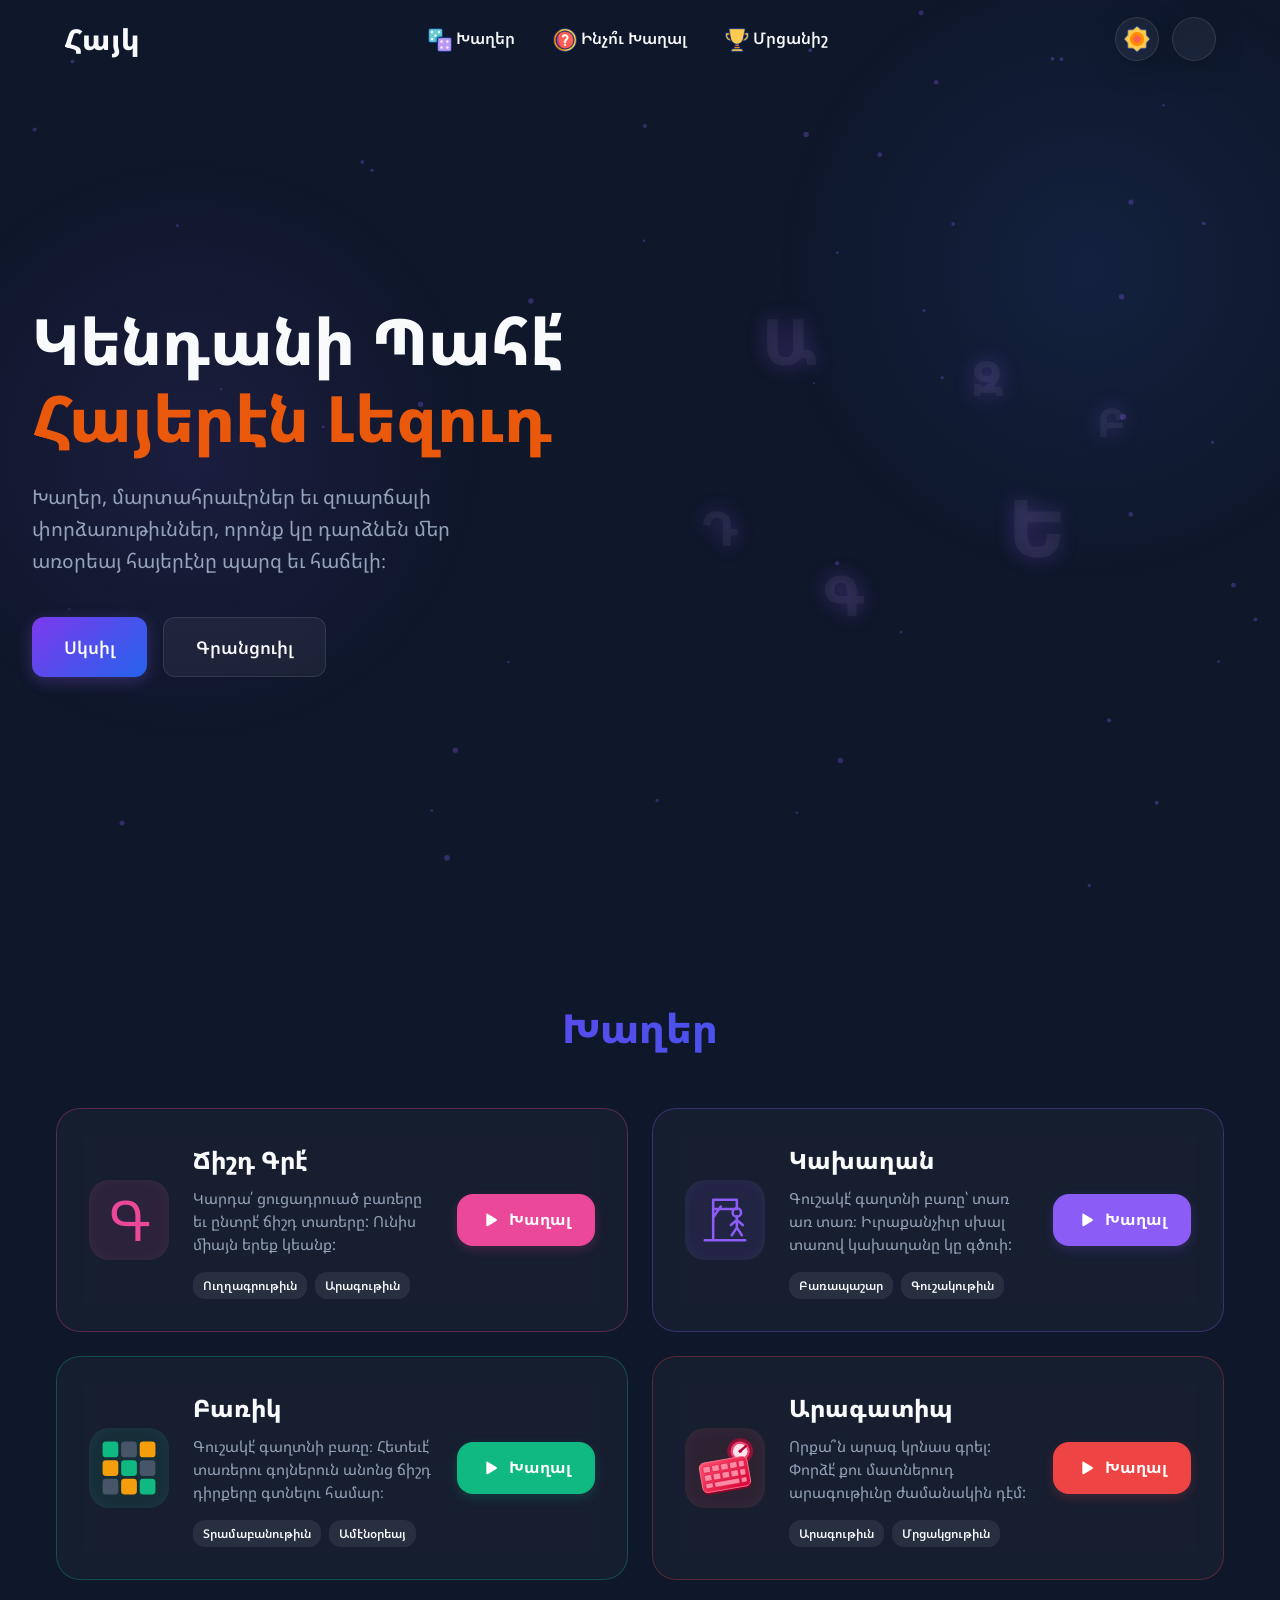
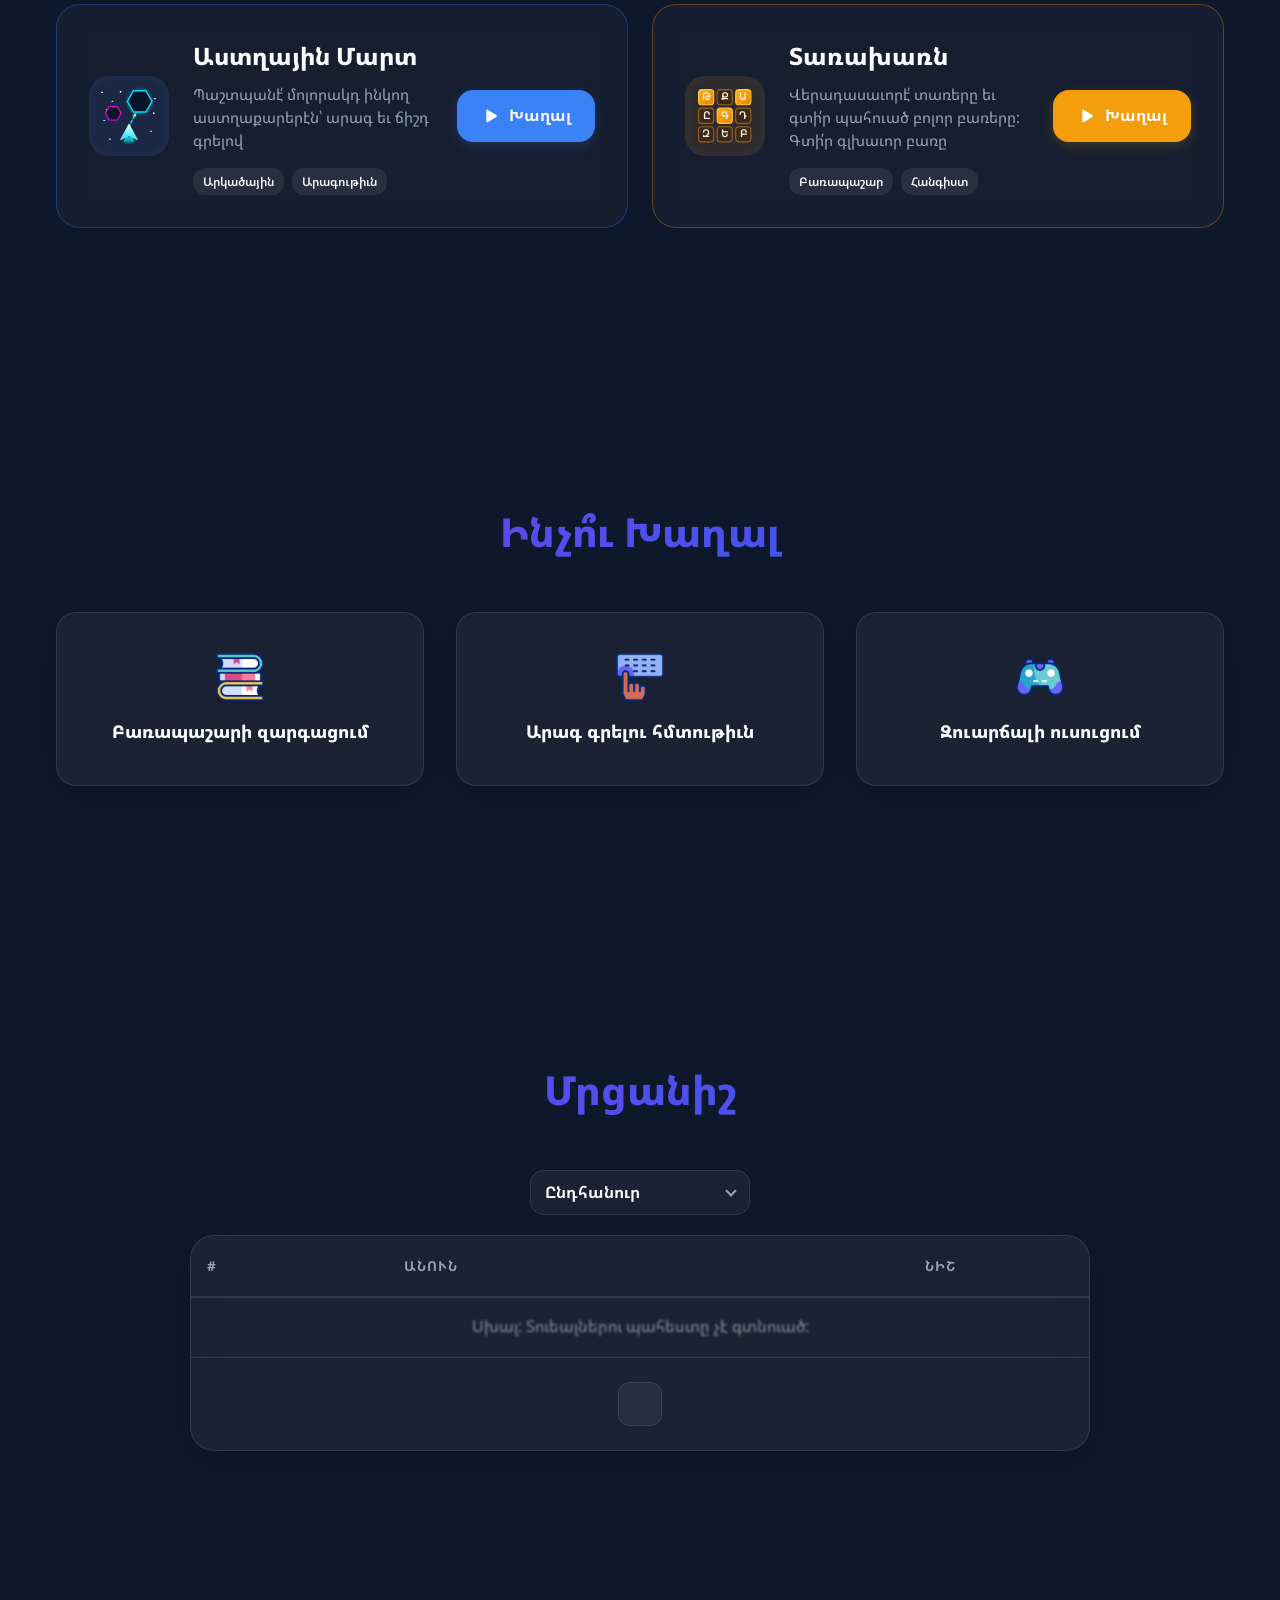
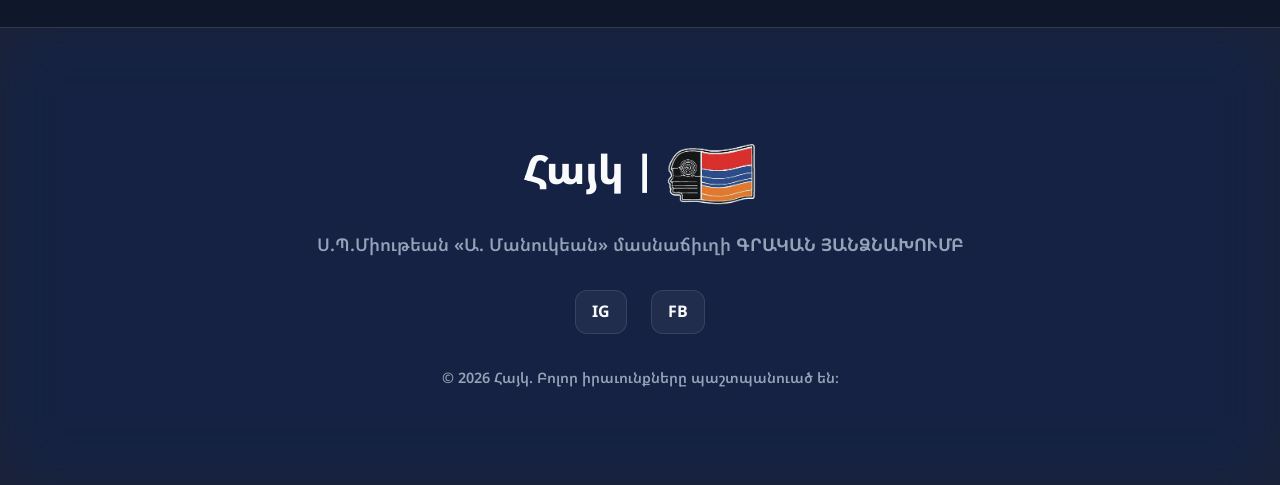
==== commit f96bb75e: "1.4" ====
--- a/index.html
+++ b/index.html
@@ -13,7 +13,7 @@
     <meta property="og:url" content="https://hayg.net/">
     <meta property="og:site_name" content="Հայկ (Hayg)">
     <meta property="og:locale" content="hy_AM">
-    <meta property="og:image" content="https://hayg.net/pics/landscape.png">
+    <meta property="og:image" content="https://hayg.net/pics/brand/landscape.png">
     <meta property="og:image:alt" content="Հայկ (Hayg)">
     <!-- Fonts -->
     <link href="https://fonts.googleapis.com/css2?family=Noto+Sans+Armenian:wght@300;400;600;800&display=swap"
@@ -25,8 +25,8 @@
     <meta name="theme-color" content="#8b5cf6">
     <meta name="apple-mobile-web-app-capable" content="yes">
     <meta name="apple-mobile-web-app-status-bar-style" content="black-translucent">
-    <link rel="apple-touch-icon" href="pics/logo.png">
-    <link rel="icon" type="image/svg+xml" href="pics/logo.svg">
+    <link rel="apple-touch-icon" href="pics/brand/logo.png">
+    <link rel="icon" type="image/svg+xml" href="pics/brand/logo.svg">
     <!-- Supabase -->
     <script src="https://cdn.jsdelivr.net/npm/@supabase/supabase-js@2"></script>
     <script>
@@ -57,19 +57,19 @@
             <div class="nav-links">
                 <a href="#games" title="Խաղեր">
                     <span class="nav-icon" aria-hidden="true">
-                        <img src="pics/videogame.png" width="24" height="24" alt="">
+                        <img src="pics/icons/videogame.png" width="24" height="24" alt="">
                     </span>
                     <span class="nav-text">Խաղեր</span>
                 </a>
                 <a href="#about" id="nav-dashboard-link" title="Ինչո՞ւ Խաղալ"><span class="nav-icon"
-                        aria-hidden="true"><img src="pics/info.png" width="24" height="24" alt=""></span> <span
+                        aria-hidden="true"><img src="pics/icons/info.png" width="24" height="24" alt=""></span> <span
                         class="nav-text">Ինչո՞ւ Խաղալ</span></a>
                 <a href="#leaderboard" title="Մրցանիշ"><span class="nav-icon" aria-hidden="true"><img
-                            src="pics/trophy.png" width="24" height="24" alt=""></span> <span
+                            src="pics/icons/trophy.png" width="24" height="24" alt=""></span> <span
                         class="nav-text">Մրցանիշ</span></a>
             </div>
             <div class="nav-actions">
-                <button id="dark-mode-toggle" class="icon-btn" aria-label="Toggle Dark Mode"><img src="pics/sun.png"
+                <button id="dark-mode-toggle" class="icon-btn" aria-label="Toggle Dark Mode"><img src="pics/icons/sun.png"
                         width="28" height="28" alt=""></button>
                 <button id="auth-btn" class="btn-primary auth-btn-icon" aria-label="Մուտք"><span class="auth-icon"
                         aria-hidden="true"></span> <span class="auth-text">Մուտք</span></button>
@@ -107,14 +107,14 @@
                 <div class="app-card-icon">Գ</div>
                 <div class="app-card-info">
                     <h3>Ճիշդ Գրէ՛</h3>
-                    <p>Ընտրէ՛ ճիշդ տառը եւ զգո՛յշ եղիր․ ունիս միայն երեք կեանք։</p>
+                    <p>Կարդա՛ ցուցադրուած բառերը եւ ընտրէ՛ ճիշդ տառերը: Ունիս միայն երեք կեանք:</p>
                     <div class="app-card-tags">
                         <span class="tag">Ուղղագրութիւն</span>
                         <span class="tag">Արագութիւն</span>
                     </div>
                 </div>
                 <a href="spelling-game.html" class="play-action-btn">
-                    <img class="play-arrow" src="pics/play.svg" alt="" aria-hidden="true"> <span class="btn-text">Խաղալ</span>
+                    <img class="play-arrow" src="pics/icons/play.svg" alt="" aria-hidden="true"> <span class="btn-text">Խաղալ</span>
                 </a>
             </div>
             <!-- Hangman -->
@@ -135,7 +135,7 @@
                     </div>
                 </div>
                 <a href="hangman.html" class="play-action-btn">
-                    <img class="play-arrow" src="pics/play.svg" alt="" aria-hidden="true"> <span class="btn-text">Խաղալ</span>
+                    <img class="play-arrow" src="pics/icons/play.svg" alt="" aria-hidden="true"> <span class="btn-text">Խաղալ</span>
                 </a>
             </div>
             <!-- Game Card 1: Wordle -->
@@ -159,14 +159,14 @@
                 </div>
                 <div class="app-card-info">
                     <h3>Բառիկ</h3>
-                    <p>Գուշակէ՛ 5-տառնոց գաղտնի բառը: Ունիս միայն 6 փորձ </p>
+                    <p>Գուշակէ՛ գաղտնի բառը։ Հետեւէ՛ տառերու գոյներուն անոնց ճիշդ դիրքերը գտնելու համար։</p>
                     <div class="app-card-tags">
                         <span class="tag">Տրամաբանութիւն</span>
                         <span class="tag">Ամէնօրեայ</span>
                     </div>
                 </div>
                 <a href="wordle.html" class="play-action-btn">
-                    <img class="play-arrow" src="pics/play.svg" alt="" aria-hidden="true"> <span class="btn-text">Խաղալ</span>
+                    <img class="play-arrow" src="pics/icons/play.svg" alt="" aria-hidden="true"> <span class="btn-text">Խաղալ</span>
                 </a>
             </div>
 
@@ -239,14 +239,14 @@
                 </div>
                 <div class="app-card-info">
                     <h3>Արագատիպ</h3>
-                    <p>Որքա՞ն արագ կրնաս գրել: Փորձէ՛ քու մատներուդ արագութիւնը ժամանակին դէմ </p>
+                    <p>Որքա՞ն արագ կրնաս գրել: Փորձէ՛ քու մատներուդ արագութիւնը ժամանակին դէմ: </p>
                     <div class="app-card-tags">
                         <span class="tag">Արագութիւն</span>
                         <span class="tag">Մրցակցութիւն</span>
                     </div>
                 </div>
                 <a href="typing-game.html" class="play-action-btn">
-                    <img class="play-arrow" src="pics/play.svg" alt="" aria-hidden="true"> <span class="btn-text">Խաղալ</span>
+                    <img class="play-arrow" src="pics/icons/play.svg" alt="" aria-hidden="true"> <span class="btn-text">Խաղալ</span>
                 </a>
             </div>
 
@@ -299,14 +299,14 @@
                     </div>
                 </div>
                 <a href="ztype-game.html" class="play-action-btn">
-                    <img class="play-arrow" src="pics/play.svg" alt="" aria-hidden="true"> <span class="btn-text">Խաղալ</span>
+                    <img class="play-arrow" src="pics/icons/play.svg" alt="" aria-hidden="true"> <span class="btn-text">Խաղալ</span>
                 </a>
             </div>
 
             <!-- Game Card 4: Unscramble -->
             <div class="app-card bee-card" id="spelling-bee-card">
                 <div class="app-card-icon" aria-hidden="true">
-                    <img src="pics/spelling-bee-icon.svg" width="72" height="72" alt="">
+                    <img src="pics/icons/spelling-bee-icon.svg" width="72" height="72" alt="">
                 </div>
                 <div class="app-card-info">
                     <h3>Տառախառն</h3>
@@ -317,7 +317,7 @@
                     </div>
                 </div>
                 <a href="spelling-bee.html" class="play-action-btn">
-                    <img class="play-arrow" src="pics/play.svg" alt="" aria-hidden="true"> <span class="btn-text">Խաղալ</span>
+                    <img class="play-arrow" src="pics/icons/play.svg" alt="" aria-hidden="true"> <span class="btn-text">Խաղալ</span>
                 </a>
             </div>
         </div>
@@ -331,20 +331,21 @@
         <div class="dashboard-grid playful-grid">
 
             <!-- Rank & XP Card -->
-            <div class="dash-card xp-card playful-card glow-card">
+            <div class="dash-card xp-card playful-card">
                 <div class="rank-display">
                     <div class="rank-icon-wrapper">
-                        <img id="dash-rank-icon" src="pics/rank-bronze.svg" alt="" aria-hidden="true">
+                        <img id="dash-rank-icon" src="pics/ranks/rank-bronze.svg" alt="" aria-hidden="true">
+                        <span class="rank-badge-shine" aria-hidden="true"></span>
                     </div>
                     <div class="rank-info">
                         <h3 id="dash-rank-name">Պղինձ Գ</h3>
-                        <div class="xp-value"><span id="dash-xp">0</span> <span class="xp-label">XP</span></div>
+                        <div class="xp-value"><span id="dash-xp">0</span> <span class="xp-label">Նիշ</span></div>
                     </div>
                 </div>
                 <div class="next-milestone playful-milestone" id="dash-milestone">
                     <div class="milestone-header">
-                        <small id="dash-next-text">Յաջորդը՝ Պղինձ Բ (500 XP)</small>
-                        <img id="dash-next-badge" src="pics/rank-bronze.svg" alt="" aria-hidden="true">
+                        <small id="dash-next-text">Յաջորդը՝ Պղինձ Բ (500 Նիշ)</small>
+                        <img id="dash-next-badge" src="pics/ranks/rank-bronze.svg" alt="" aria-hidden="true">
                     </div>
                     <div class="milestone-bar playful-bar">
                         <div class="milestone-fill candy-stripe" style="width: 0%;"></div>
@@ -353,9 +354,9 @@
             </div>
 
             <!-- Streak Card -->
-            <div class="dash-card streak-card playful-card bounce-hover">
+            <div class="dash-card streak-card playful-card">
                 <div class="streak-header-playful">
-                    <img class="fire-icon-large is-inactive" data-src="pics/fire-static.svg" loading="lazy" decoding="async" alt="" aria-hidden="true">
+                    <img class="fire-icon-large is-inactive" data-src="pics/streaks/fire-static.svg" loading="lazy" decoding="async" alt="" aria-hidden="true">
                     <div class="streak-details">
                         <h3>Օրական Շարք</h3>
                         <div class="streak-number-playful"><span id="dash-streak">0</span> Օր</div>
@@ -375,18 +376,18 @@
         <h2 class="section-title">Ինչո՞ւ Խաղալ</h2>
         <div class="benefits-grid">
             <div class="benefit-card">
-                <div class="b-icon"><img data-src="pics/read.svg" loading="lazy" decoding="async"
-                        fetchpriority="low" width="48" height="48" alt="" aria-hidden="true"></div>
+                <div class="b-icon"><img src="pics/why%20play/books%20(1).png" width="48" height="48" alt=""
+                        aria-hidden="true"></div>
                 <h4>Բառապաշարի զարգացում</h4>
             </div>
             <div class="benefit-card">
-                <div class="b-icon"><img data-src="pics/keyboard.svg" loading="lazy" decoding="async"
-                        fetchpriority="low" width="48" height="48" alt="" aria-hidden="true"></div>
+                <div class="b-icon"><img src="pics/why%20play/keyboard%20(1).png" width="48" height="48" alt=""
+                        aria-hidden="true"></div>
                 <h4>Արագ գրելու հմտութիւն</h4>
             </div>
             <div class="benefit-card">
-                <div class="b-icon"><img data-src="pics/gamepad.webp" loading="lazy" decoding="async"
-                        fetchpriority="low" width="48" height="48" alt="" aria-hidden="true"></div>
+                <div class="b-icon"><img src="pics/why%20play/game-controller%20(1).png" width="48" height="48" alt=""
+                        aria-hidden="true"></div>
                 <h4>Զուարճալի ուսուցում</h4>
             </div>
         </div>
@@ -431,7 +432,7 @@
                     <tr>
                         <th>#</th>
                         <th>Անուն</th>
-                        <th id="leaderboard-value-header" style="text-align: center;">XP</th>
+                        <th id="leaderboard-value-header" style="text-align: center;">Նիշ</th>
                     </tr>
                 </thead>
                 <tbody id="leaderboard-body">
@@ -461,7 +462,7 @@
         <div class="footer-content">
             <div class="footer-brand">
                 <div class="footer-logo">Հայկ |</div>
-                <img src="pics/լոկո.png" alt="Հայկ լոգո" class="footer-logo-image">
+                <img src="pics/brand/լոկո.png" alt="Հայկ լոգո" class="footer-logo-image">
             </div>
             <p>
                 Ս.Պ.Միութեան «Ա. Մանուկեան» մասնաճիւղի <strong>ԳՐԱԿԱՆ ՅԱՆՁՆԱԽՈՒՄԲ</strong>
--- a/css/style.css
+++ b/css/style.css
@@ -187,10 +187,6 @@
     cursor: pointer;
     box-shadow: var(--glass-shadow);
     transition: transform 0.2s ease, background 0.3s ease;
-}
-
-.icon-btn:hover {
-    transform: translateY(-1px);
 }
 
 .privacy-policy h1 {
@@ -286,6 +282,10 @@
     outline: none;
 }
 
+.btn-primary:hover {
+    box-shadow: none;
+}
+
 .btn-secondary {
     background: var(--glass-bg);
     color: var(--text-light);
@@ -371,7 +371,7 @@
     transition: color 0.3s;
 }
 
-@media (hover: hover) {
+@media (hover: hover) and (pointer: fine) {
     .nav-links a:hover {
         color: var(--primary);
     }
@@ -415,10 +415,15 @@
     box-sizing: border-box;
 }
 
-.icon-btn:hover,
-.icon-btn:focus {
-    transform: scale(1.1);
-    outline: none;
+@media (hover: hover) and (pointer: fine) {
+    .icon-btn:hover {
+        transform: scale(1.1);
+    }
+}
+
+.icon-btn:focus-visible {
+    outline: 2px solid var(--primary);
+    outline-offset: 2px;
 }
 
 .auth-btn-icon {
@@ -494,8 +499,8 @@
 
 .auth-icon img {
     display: block;
-    width: 52px;
-    height: 52px;
+    width: 38px;
+    height: 38px;
     object-fit: contain;
 }
 
@@ -578,6 +583,7 @@
     display: flex;
     align-items: center;
     justify-content: center;
+    position: relative;
 }
 
 .rank-icon-wrapper img {
@@ -586,6 +592,74 @@
     height: 100%;
     object-fit: contain;
     filter: drop-shadow(0 6px 8px rgba(0, 0, 0, 0.24));
+    transform-origin: 50% 78%;
+    animation: dashboard-icon-wiggle 6s ease-in-out infinite;
+}
+
+.rank-badge-shine {
+    position: absolute;
+    inset: 0;
+    pointer-events: none;
+    clip-path: polygon(
+        50% 6.25%, 86.7% 19.5%, 86.7% 48.4%,
+        85.7% 60.1%, 81.4% 71.3%, 73.8% 80.5%,
+        63.1% 87.6%, 50% 93.75%, 36.9% 87.6%,
+        26.2% 80.5%, 18.6% 71.3%, 14.3% 60.1%,
+        13.3% 48.4%, 13.3% 19.5%
+    );
+}
+
+.rank-badge-shine::after {
+    content: "";
+    position: absolute;
+    top: -10%;
+    bottom: -10%;
+    left: -35%;
+    width: 30%;
+    background: rgba(255, 255, 255, 0.38);
+    transform: skewX(-20deg);
+    opacity: 0;
+    animation: rank-badge-shine 6s ease-in-out infinite;
+}
+
+@keyframes dashboard-icon-wiggle {
+    0%, 50%, 100% {
+        transform: translateY(0) rotate(-2deg) scale(1);
+    }
+    25% {
+        transform: translateY(-3px) rotate(2deg) scale(1.03);
+    }
+    75% {
+        transform: translateY(-2px) rotate(2deg) scale(1.02);
+    }
+}
+
+@keyframes rank-badge-shine {
+    0%, 65%, 100% {
+        left: -35%;
+        opacity: 0;
+    }
+    70% {
+        left: -35%;
+        opacity: 0;
+    }
+    74%, 88% {
+        opacity: 0.7;
+    }
+    92% {
+        left: 105%;
+        opacity: 0;
+    }
+}
+
+@media (prefers-reduced-motion: reduce) {
+    .rank-icon-wrapper img,
+    .rank-badge-shine::after,
+    .fire-icon-large,
+    .playful-calendar .cal-day.active::after,
+    .playful-calendar .cal-day.stale::after {
+        animation: none;
+    }
 }
 
 @keyframes float {
@@ -605,6 +679,27 @@
     font-size: 1.5rem;
     color: var(--text-light);
     margin-bottom: 5px;
+    white-space: nowrap;
+}
+
+@media (max-width: 480px) {
+    .rank-display {
+        gap: 0.75rem;
+    }
+
+    .rank-icon-wrapper {
+        flex-basis: 84px;
+        width: 84px;
+        height: 84px;
+    }
+
+    .rank-info {
+        min-width: 0;
+    }
+
+    .rank-info h3 {
+        font-size: 1.375rem;
+    }
 }
 
 .xp-value {
@@ -613,7 +708,6 @@
     line-height: 1;
     font-weight: 800;
     color: var(--primary);
-    text-shadow: 0 0 20px rgba(139, 92, 246, 0.4);
 }
 
 .xp-label {
@@ -707,6 +801,8 @@
     width: 6rem;
     height: 6rem;
     object-fit: contain;
+    transform-origin: 50% 85%;
+    animation: dashboard-icon-wiggle 6s ease-in-out infinite;
 }
 
 .fire-icon-large.is-inactive {
@@ -725,6 +821,11 @@
     height: 1.2em;
     object-fit: contain;
     vertical-align: middle;
+}
+
+.leaderboard-streak-header-icon {
+    width: 1.8em;
+    height: 1.8em;
 }
 
 .toast-streak-icon {
@@ -746,13 +847,8 @@
 .streak-number-playful {
     font-size: 1.2rem;
     font-weight: 800;
-    color: var(--text-muted);
+    color: #f97316;
     line-height: 1;
-}
-
-.streak-number-playful.played-today {
-    color: hsl(0, 80%, 60%);
-    text-shadow: 0 0 15px rgba(239, 68, 68, 0.3);
 }
 
 .streak-number-playful span {
@@ -760,22 +856,11 @@
 }
 
 .streak-alert {
-    animation: alert-pulse 2s infinite ease-in-out;
-    border: 1px solid rgba(239, 68, 68, 0.5);
-}
-
-@keyframes alert-pulse {
-    0% {
-        box-shadow: 0 0 0 0 rgba(239, 68, 68, 0.4);
-    }
-
-    70% {
-        box-shadow: 0 0 0 15px rgba(239, 68, 68, 0);
-    }
-
-    100% {
-        box-shadow: 0 0 0 0 rgba(239, 68, 68, 0);
-    }
+    border: 1px solid #f97316;
+}
+
+.streak-warning {
+    color: #f97316;
 }
 
 .playful-calendar {
@@ -785,37 +870,67 @@
     background: transparent;
     padding: 0;
     margin-bottom: 1.5rem;
+    overflow: hidden;
 }
 
 .playful-calendar .cal-day {
     width: 35px;
+    flex: 1 1 0;
+    min-width: 0;
     height: 35px;
     display: flex;
     align-items: center;
     justify-content: center;
     border-radius: 12px;
     font-weight: 800;
-    font-size: 0.8rem;
+    font-size: clamp(0.6rem, 3vw, 0.8rem);
     color: var(--text-muted);
     border: 2px solid rgba(255, 255, 255, 0.05);
     background: rgba(255, 255, 255, 0.05);
-    transition: all 0.3s ease;
+    position: relative;
+    overflow: hidden;
 }
 
 .playful-calendar .cal-day.active {
-    background: linear-gradient(135deg, #f59e0b, #ea580c);
+    background: #f97316;
     color: white;
-    border-color: transparent;
-    transform: scale(1.1);
-    box-shadow: 0 0 10px rgba(234, 88, 12, 0.4);
+    border-color: #fdba74;
 }
 
 .playful-calendar .cal-day.stale {
-    background: linear-gradient(135deg, #ef4444, #991b1b);
+    background: #b45309;
     color: white;
-    border-color: transparent;
-    transform: scale(1.05);
-    box-shadow: 0 0 8px rgba(239, 68, 68, 0.3);
+    border-color: #ea8a35;
+}
+
+.playful-calendar .cal-day.active::after,
+.playful-calendar .cal-day.stale::after {
+    content: "";
+    position: absolute;
+    top: -20%;
+    bottom: -20%;
+    left: -35%;
+    width: 22%;
+    background: rgba(255, 255, 255, 0.55);
+    transform: skewX(-18deg);
+    opacity: 0;
+    pointer-events: none;
+    animation: streak-day-shine 7s ease-in-out infinite;
+    animation-delay: var(--streak-day-delay, 0s);
+}
+
+@keyframes streak-day-shine {
+    0%, 60%, 100% {
+        left: -35%;
+        opacity: 0;
+    }
+    66%, 82% {
+        opacity: 0.7;
+    }
+    88% {
+        left: 125%;
+        opacity: 0;
+    }
 }
 
 /* Removed Rank Up Achievement Animation to index.css */
@@ -1110,7 +1225,7 @@
 .play-action-btn:hover {
     background: var(--secondary);
     transform: scale(1.05);
-    box-shadow: 0 10px 20px rgba(59, 130, 246, 0.3);
+    box-shadow: none;
 }
 
 .play-arrow {
@@ -1143,7 +1258,6 @@
 
 .wordle-card .play-action-btn:hover {
     background: #059669;
-    box-shadow: 0 8px 20px rgba(16, 185, 129, 0.4);
 }
 
 .wordle-card:hover {
@@ -1173,7 +1287,6 @@
 
 .typing-card .play-action-btn:hover {
     background: #dc2626;
-    box-shadow: 0 8px 20px rgba(239, 68, 68, 0.4);
 }
 
 .typing-card:hover {
@@ -1203,7 +1316,6 @@
 
 .space-card .play-action-btn:hover {
     background: #2563eb;
-    box-shadow: 0 8px 20px rgba(59, 130, 246, 0.4);
 }
 
 .space-card:hover {
@@ -1233,7 +1345,6 @@
 
 .bee-card .play-action-btn:hover {
     background: #d97706;
-    box-shadow: 0 8px 20px rgba(245, 158, 11, 0.4);
 }
 
 .bee-card:hover {
@@ -1257,7 +1368,6 @@
 
 .spelling-card .play-action-btn:hover {
     background: #db2777;
-    box-shadow: 0 8px 20px rgba(236, 72, 153, 0.4);
 }
 
 .spelling-card:hover {
@@ -1301,7 +1411,6 @@
 
 .hangman-card .play-action-btn:hover {
     background: #7c3aed;
-    box-shadow: 0 8px 20px rgba(139, 92, 246, 0.4);
 }
 
 .hangman-card:hover {
@@ -2096,6 +2205,62 @@
     font-weight: 600;
 }
 
+.auth-loading-dots {
+    display: inline-flex;
+    align-items: center;
+    justify-content: center;
+    gap: 0.3em;
+    min-width: 2.5em;
+    vertical-align: middle;
+}
+
+.auth-loading-dots span {
+    width: 0.38em;
+    height: 0.38em;
+    border-radius: 50%;
+    background: currentColor;
+    animation: auth-dot-bounce 1s ease-in-out infinite;
+}
+
+.auth-loading-dots span:nth-child(2) {
+    animation-delay: 0.15s;
+}
+
+.auth-loading-dots span:nth-child(3) {
+    animation-delay: 0.3s;
+}
+
+.auth-loading-status {
+    position: absolute;
+    width: 1px;
+    height: 1px;
+    padding: 0;
+    margin: -1px;
+    overflow: hidden;
+    clip: rect(0, 0, 0, 0);
+    white-space: nowrap;
+    border: 0;
+}
+
+@keyframes auth-dot-bounce {
+    0%, 60%, 100% {
+        opacity: 0.45;
+        transform: translateY(0);
+    }
+
+    30% {
+        opacity: 1;
+        transform: translateY(-0.3em);
+    }
+}
+
+@media (prefers-reduced-motion: reduce) {
+    .auth-loading-dots span {
+        animation: none;
+        opacity: 1;
+    }
+}
+
 .auth-divider {
     display: flex;
     align-items: center;
@@ -2145,7 +2310,7 @@
     background: rgba(255, 255, 255, 0.1);
     transform: translateY(-2px);
     border-color: rgba(255, 255, 255, 0.3);
-    box-shadow: 0 4px 12px rgba(0, 0, 0, 0.2);
+    box-shadow: none;
 }
 
 .btn-google:active {
@@ -2162,7 +2327,6 @@
 body:not(.dark-mode) .btn-google:hover {
     background: #fcfcfc;
     border-color: #d0d0d0;
-    box-shadow: 0 4px 10px rgba(0, 0, 0, 0.1);
 }
 
 /* Toasts */
@@ -2296,7 +2460,7 @@
         -webkit-tap-highlight-color: transparent;
     }
 
-    @media (pointer: fine) {
+    @media (hover: hover) and (pointer: fine) {
         .nav-links a:hover {
             background: rgba(139, 92, 246, 0.15);
             color: var(--primary);
@@ -2312,7 +2476,7 @@
         outline: none;
     }
 
-    @media (pointer: fine) {
+    @media (hover: hover) and (pointer: fine) {
         body:not(.dark-mode) .nav-links a:hover {
             background: rgba(139, 92, 246, 0.1);
         }
